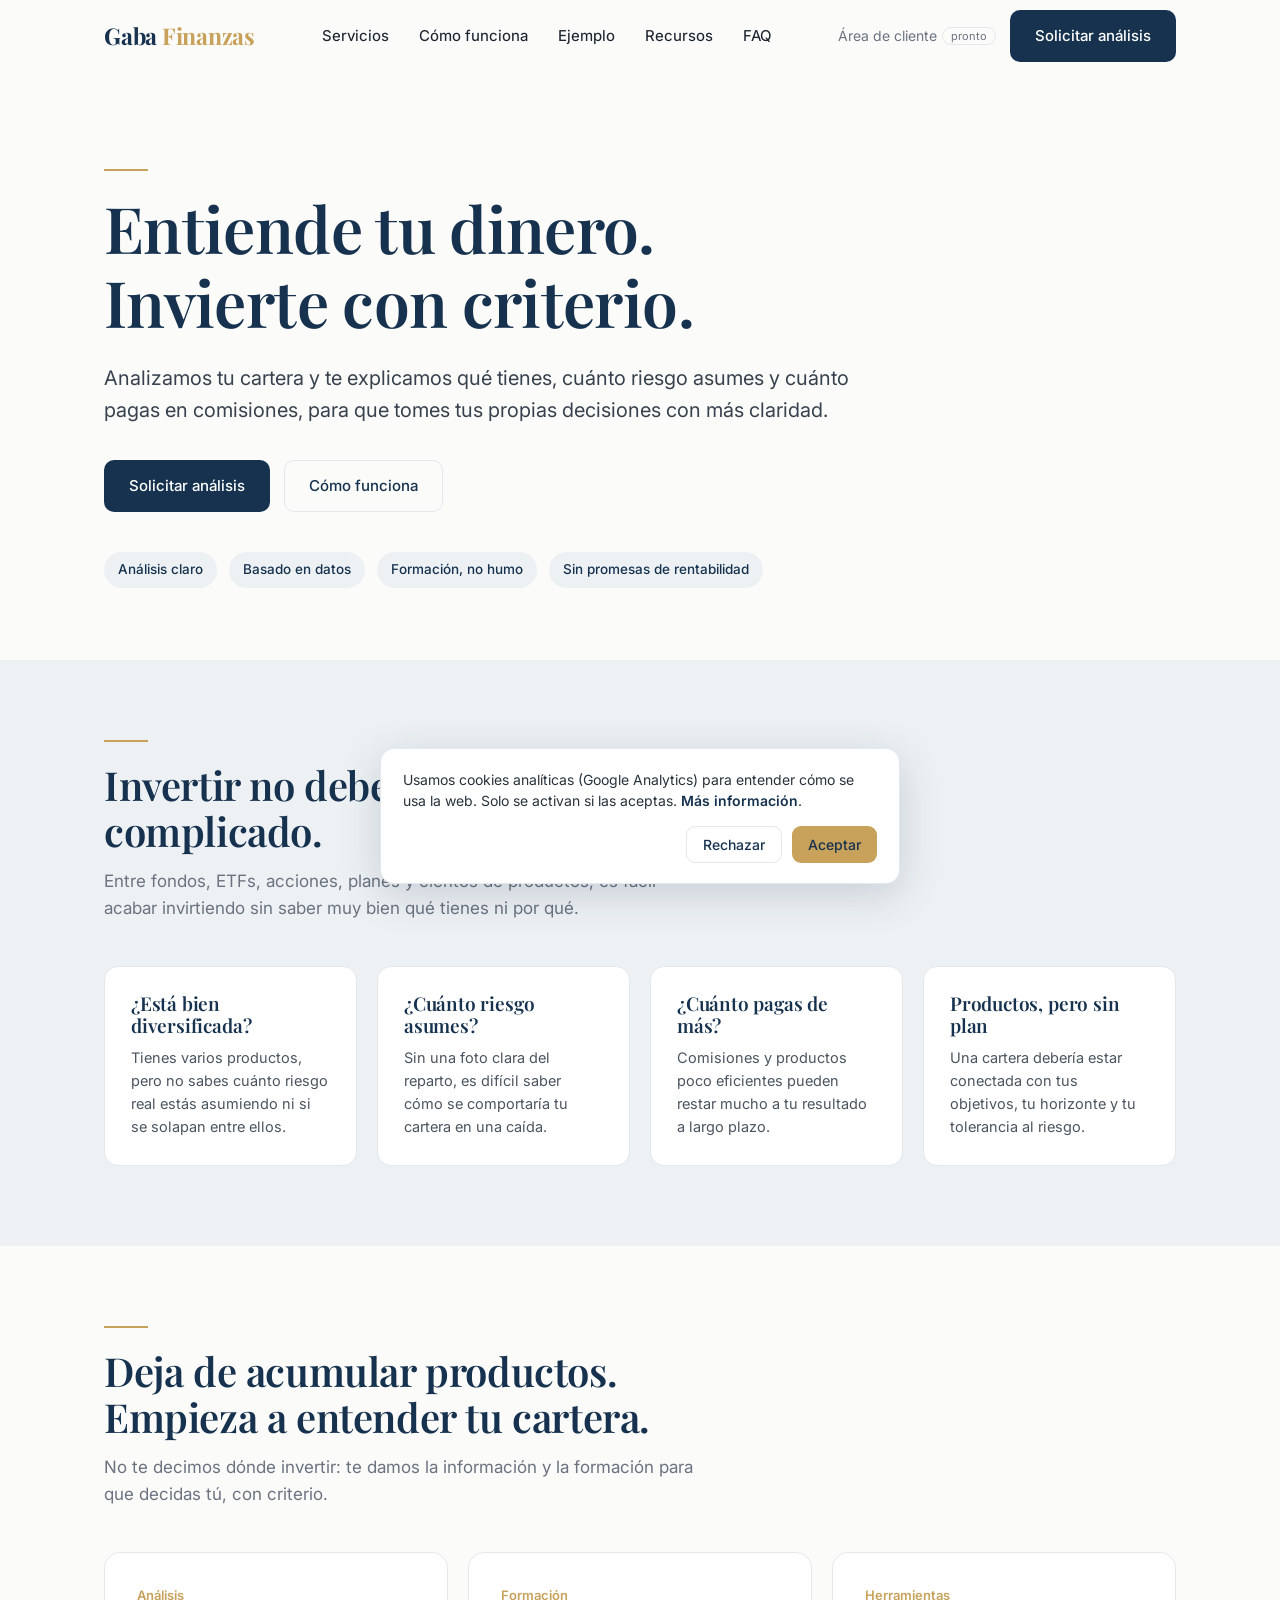
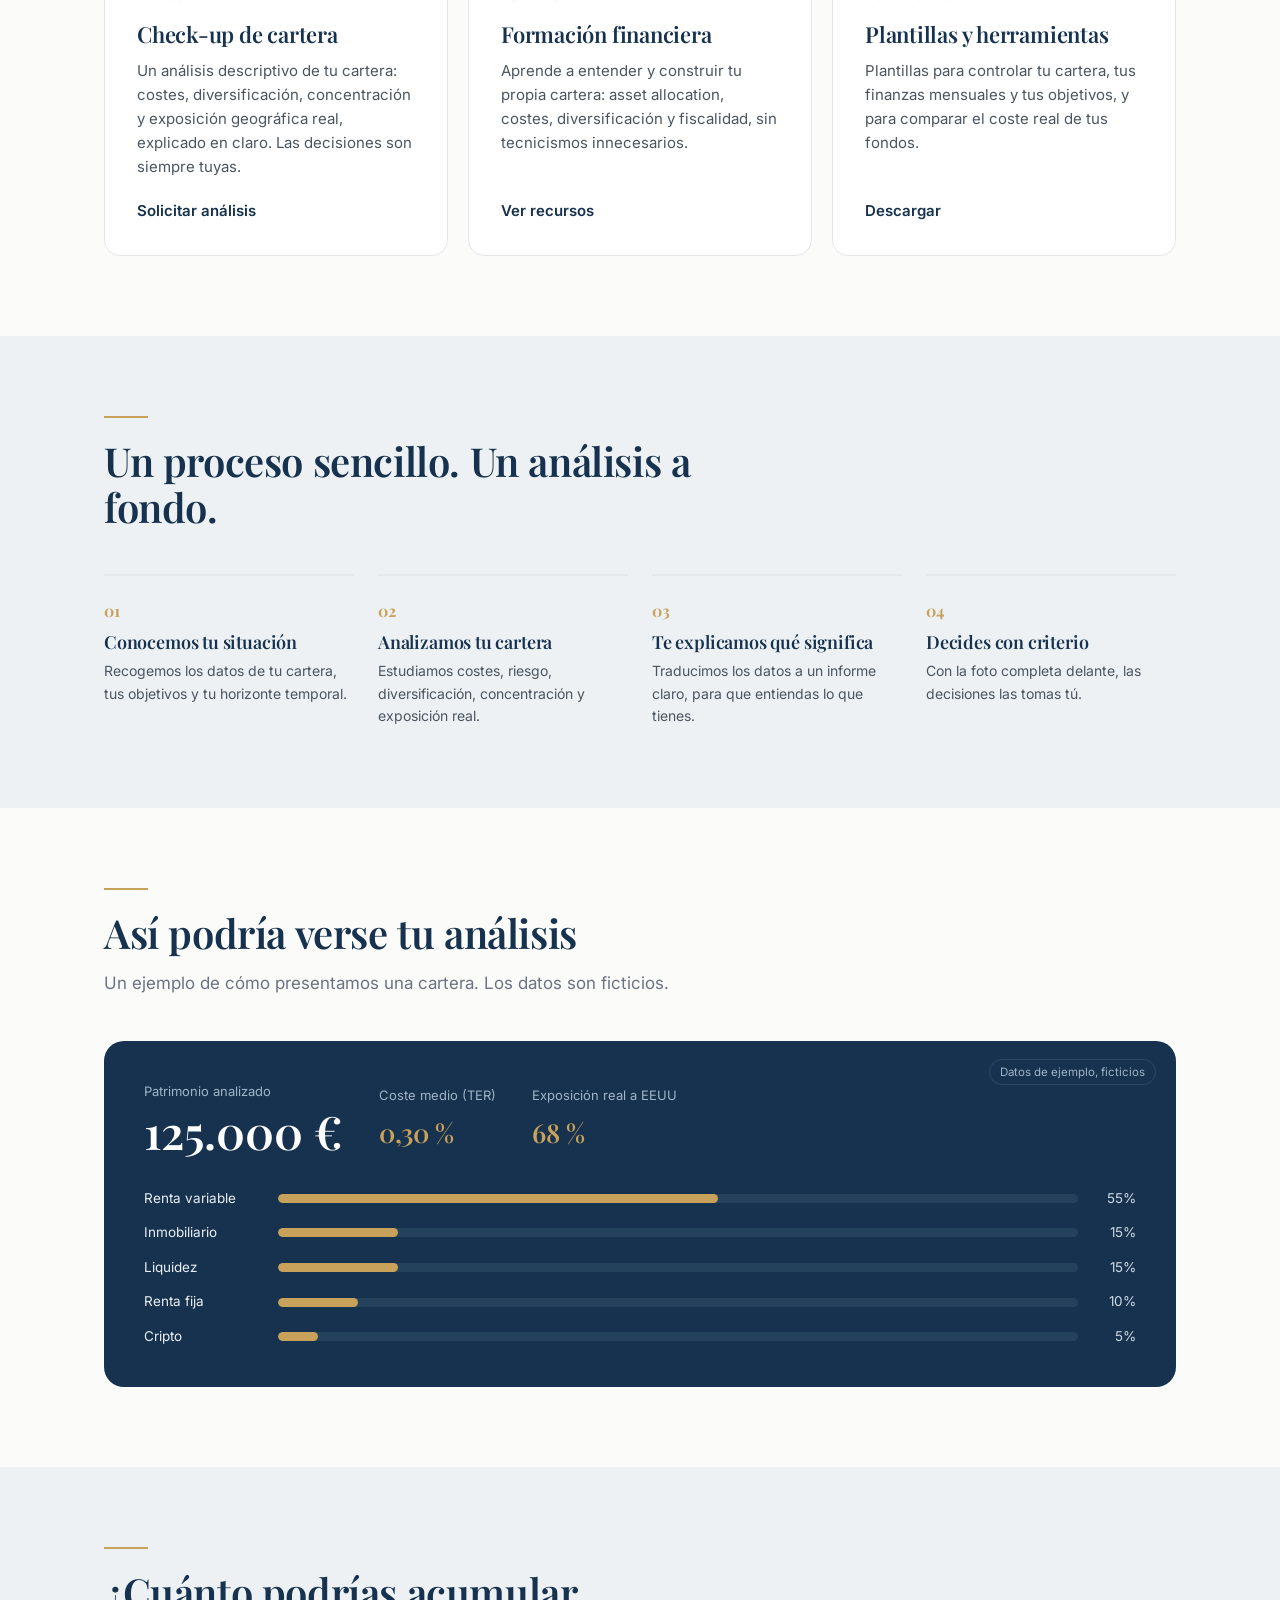
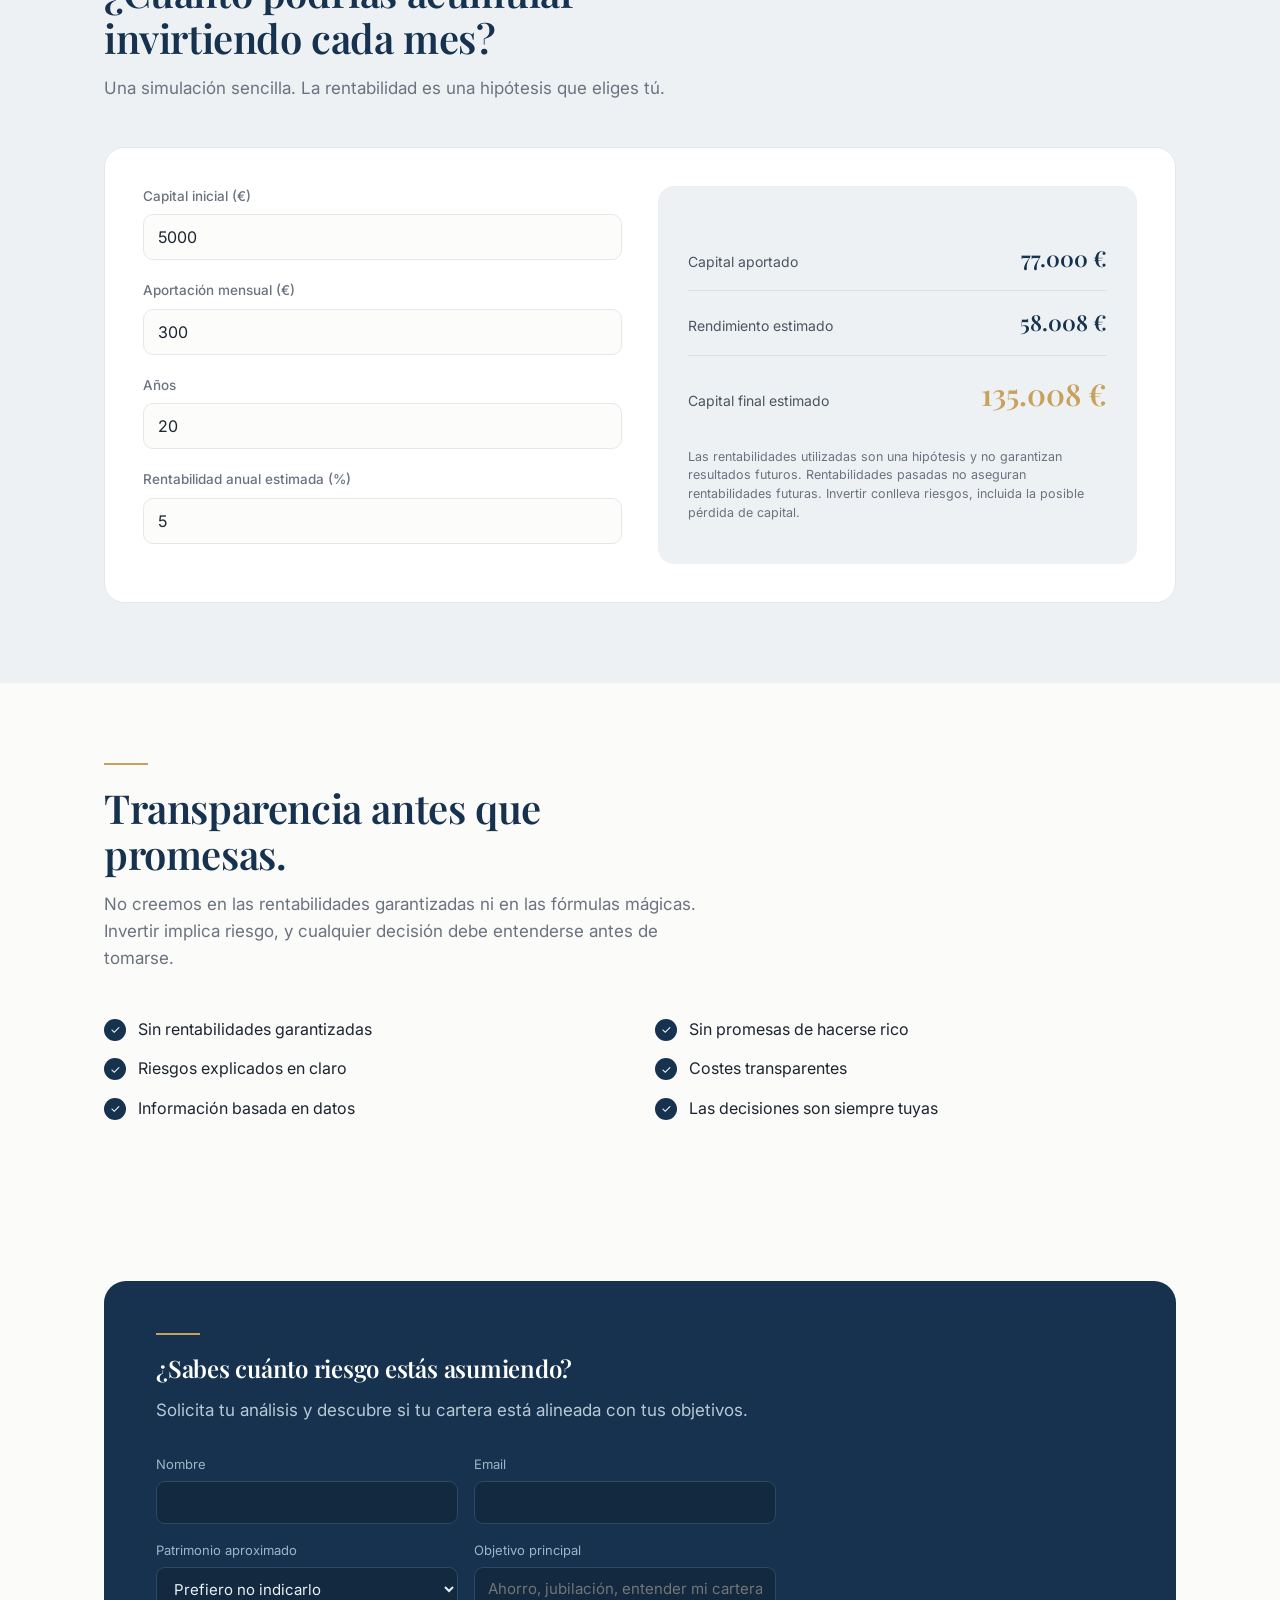
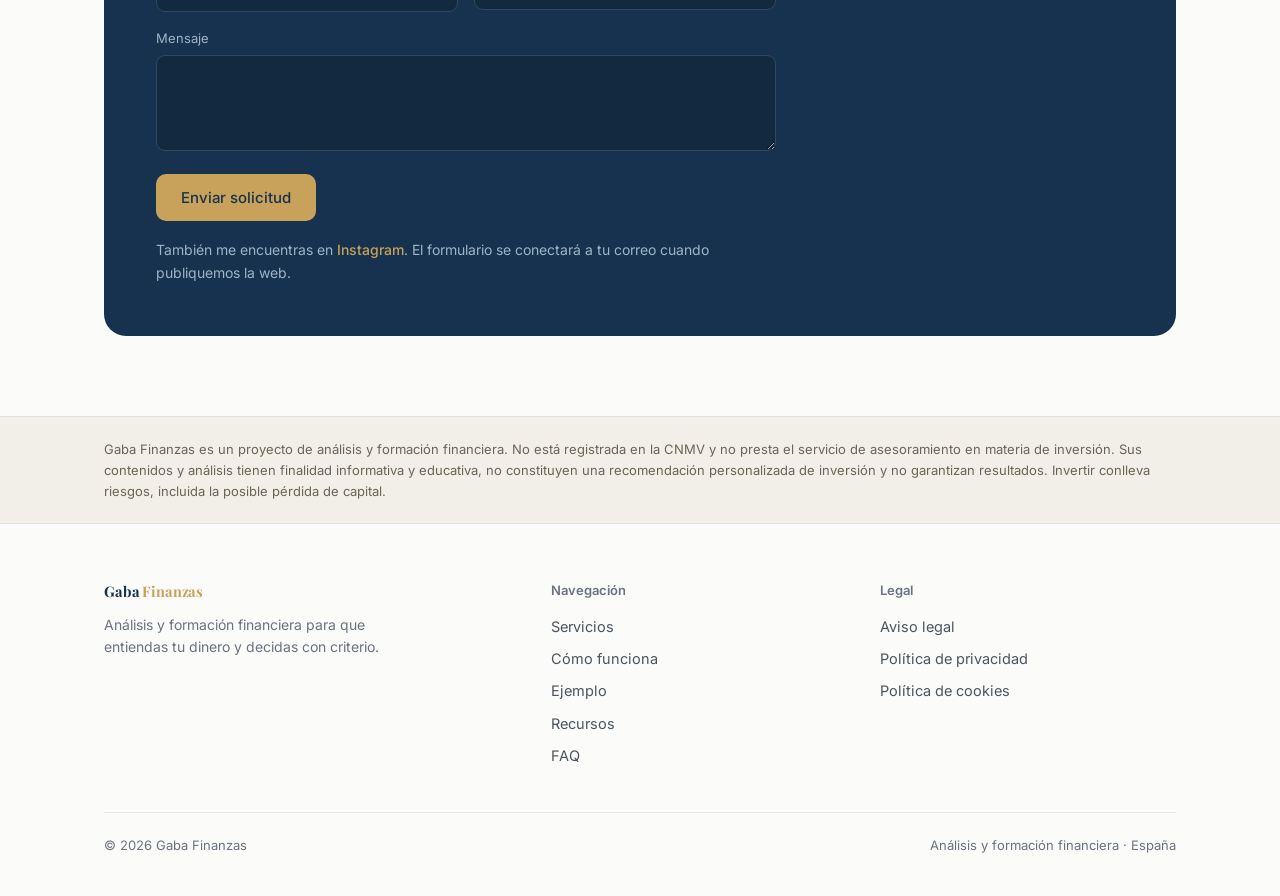
==== index.html @ 1c0364d4 "Add files via upload" ====
<!DOCTYPE html>
<html lang="es">
<head>
<meta charset="UTF-8">
<meta name="viewport" content="width=device-width, initial-scale=1.0">
<title>Gaba Finanzas | Análisis y planificación financiera</title>
<meta name="description" content="Analiza tus inversiones, entiende la estructura de tu cartera y toma decisiones con más criterio. Análisis claro y formación financiera basada en datos.">
<meta property="og:title" content="Gaba Finanzas | Análisis y planificación financiera">
<meta property="og:description" content="Entiende tu cartera: costes, diversificación, riesgo y exposición, explicado en claro. Formación financiera basada en datos.">
<meta property="og:type" content="website">
<link rel="preconnect" href="https://fonts.googleapis.com">
<link rel="preconnect" href="https://fonts.gstatic.com" crossorigin>
<link href="https://fonts.googleapis.com/css2?family=Playfair+Display:wght@500;600;700&family=Inter:wght@400;500;600&display=swap" rel="stylesheet">
<style>
  :root{
    --bg:#FBFBF9; --ink:#1C2530; --navy:#16324F; --navy-d:#0F2A45; --gold:#C8A15A;
    --muted:#6B7280; --tint:#EDF1F4; --line:#E4E8EB; --white:#fff;
    --serif:'Playfair Display',Georgia,serif; --sans:'Inter',system-ui,sans-serif;
    --wrap:1120px;
  }
  *{box-sizing:border-box;margin:0;padding:0}
  html{scroll-behavior:smooth}
  body{font-family:var(--sans);color:var(--ink);background:var(--bg);line-height:1.6;-webkit-font-smoothing:antialiased}
  .wrap{max-width:var(--wrap);margin:0 auto;padding:0 24px}
  h1,h2,h3{font-family:var(--serif);color:var(--navy);font-weight:600;line-height:1.15;letter-spacing:-.01em}
  a{color:inherit;text-decoration:none}
  p{max-width:64ch}
  .rule{width:44px;height:2px;background:var(--gold);margin-bottom:20px;border:0}
  .btn{display:inline-flex;align-items:center;justify-content:center;font-family:var(--sans);font-weight:500;
    font-size:15px;padding:13px 24px;border-radius:10px;border:1px solid transparent;cursor:pointer;transition:.18s ease}
  .btn-primary{background:var(--navy);color:var(--white)}
  .btn-primary:hover{background:var(--navy-d)}
  .btn-ghost{background:transparent;color:var(--navy);border-color:var(--line)}
  .btn-ghost:hover{border-color:var(--navy);background:var(--white)}
  :focus-visible{outline:2px solid var(--gold);outline-offset:2px}

  /* Header */
  header{position:sticky;top:0;z-index:50;background:rgba(251,251,249,.85);backdrop-filter:blur(10px);
    border-bottom:1px solid transparent;transition:border-color .2s,box-shadow .2s}
  header.scrolled{border-color:var(--line);box-shadow:0 1px 12px rgba(22,50,79,.05)}
  .nav{display:flex;align-items:center;justify-content:space-between;height:72px}
  .logo{font-family:var(--serif);font-size:23px;font-weight:700;letter-spacing:-.01em}
  .logo b{color:var(--navy);font-weight:700}
  .logo span{color:var(--gold);font-weight:700}
  .navlinks{display:flex;align-items:center;gap:30px}
  .navlinks a{font-size:15px;color:var(--ink);font-weight:450;transition:color .15s}
  .navlinks a:hover{color:var(--navy)}
  .pronto{font-size:11px;color:var(--muted);border:1px solid var(--line);border-radius:20px;padding:1px 8px;margin-left:5px;vertical-align:middle}
  .nav-cta{display:flex;align-items:center;gap:14px}
  .hamb{display:none;background:none;border:0;cursor:pointer;padding:8px}
  .hamb span{display:block;width:22px;height:2px;background:var(--navy);margin:4px 0;transition:.2s}
  .mobile{display:none}

  /* Hero */
  .hero{padding:96px 0 72px}
  .hero h1{font-size:clamp(38px,6vw,64px);max-width:16ch}
  .hero .lead{font-size:clamp(17px,2vw,20px);color:#37424E;max-width:58ch;margin:24px 0 34px}
  .hero-btns{display:flex;gap:14px;flex-wrap:wrap}
  .trust{display:flex;flex-wrap:wrap;gap:10px 12px;margin-top:40px}
  .trust li{list-style:none;font-size:13.5px;color:var(--navy);background:var(--tint);
    padding:7px 14px;border-radius:20px;font-weight:500}

  /* Sections */
  section{padding:80px 0}
  .sec-head{max-width:60ch;margin-bottom:44px}
  .sec-head h2{font-size:clamp(28px,4vw,40px)}
  .sec-head p{color:var(--muted);margin-top:14px;font-size:17px}
  .band{background:var(--tint)}

  /* Problem cards */
  .grid{display:grid;gap:20px}
  .cols-4{grid-template-columns:repeat(4,1fr)}
  .cols-3{grid-template-columns:repeat(3,1fr)}
  .card{background:var(--white);border:1px solid var(--line);border-radius:14px;padding:26px}
  .card h3{font-size:19px;margin-bottom:9px}
  .card p{font-size:14.5px;color:#4B5560}
  .card .k{font-family:var(--serif);color:var(--gold);font-size:15px;font-weight:600;display:block;margin-bottom:12px}

  /* Services */
  .svc{background:var(--white);border:1px solid var(--line);border-radius:16px;padding:32px;display:flex;flex-direction:column}
  .svc h3{font-size:22px;margin-bottom:12px}
  .svc p{font-size:15px;color:#4B5560;flex:1}
  .svc .tag{font-size:13px;color:var(--gold);font-weight:600;margin-bottom:16px;font-family:var(--sans)}
  .svc a{margin-top:20px;font-weight:600;color:var(--navy);font-size:15px}

  /* Steps */
  .steps{display:grid;grid-template-columns:repeat(4,1fr);gap:24px;counter-reset:s}
  .step{position:relative;padding-top:22px;border-top:2px solid var(--line)}
  .step .n{font-family:var(--serif);font-size:16px;color:var(--gold);font-weight:700}
  .step h3{font-size:18px;margin:8px 0 8px}
  .step p{font-size:14px;color:#4B5560}

  /* Example dashboard */
  .dash{background:var(--navy);color:#EAF0F5;border-radius:20px;padding:40px;position:relative;overflow:hidden}
  .dash .ficticio{position:absolute;top:18px;right:20px;font-size:11.5px;color:#9FB4C6;border:1px solid #2C4A63;padding:3px 10px;border-radius:20px}
  .dash-top{display:flex;flex-wrap:wrap;gap:36px;align-items:flex-end;margin-bottom:34px}
  .dash-big{font-family:var(--serif);font-size:46px;font-weight:600;color:#fff;line-height:1}
  .dash-label{font-size:13px;color:#9FB4C6;margin-bottom:6px}
  .dash-metric .v{font-family:var(--serif);font-size:26px;color:var(--gold);font-weight:600}
  .alloc{display:flex;flex-direction:column;gap:13px}
  .alloc-row{display:grid;grid-template-columns:120px 1fr 44px;align-items:center;gap:14px;font-size:13.5px}
  .bar{height:9px;background:#24425C;border-radius:6px;overflow:hidden}
  .bar i{display:block;height:100%;background:var(--gold);border-radius:6px;width:0;transition:width 1.1s cubic-bezier(.2,.7,.2,1)}
  .alloc-row .pct{text-align:right;color:#CFDCE6}

  /* Calculator */
  .calc{display:grid;grid-template-columns:1fr 1fr;gap:36px;background:var(--white);border:1px solid var(--line);border-radius:20px;padding:38px}
  .field{margin-bottom:20px}
  .field label{display:block;font-size:13.5px;color:var(--muted);margin-bottom:7px;font-weight:500}
  .field input{width:100%;font-family:var(--sans);font-size:16px;color:var(--ink);padding:12px 14px;
    border:1px solid var(--line);border-radius:10px;background:#FCFCFB}
  .field input:focus{border-color:var(--navy);outline:none}
  .calc-out{background:var(--tint);border-radius:16px;padding:30px;display:flex;flex-direction:column;justify-content:center}
  .out-row{display:flex;justify-content:space-between;align-items:baseline;padding:14px 0;border-bottom:1px solid #DAE1E6}
  .out-row:last-of-type{border:0}
  .out-row .lbl{font-size:14px;color:#4B5560}
  .out-row .val{font-family:var(--serif);font-size:22px;color:var(--navy);font-weight:600}
  .out-row.total .val{font-size:30px;color:var(--gold)}
  .warn{font-size:12.5px;color:var(--muted);margin-top:16px;line-height:1.5}

  /* Transparency */
  .trans-list{display:grid;grid-template-columns:repeat(2,1fr);gap:14px 30px;margin-top:8px}
  .trans-list li{list-style:none;display:flex;gap:12px;align-items:flex-start;font-size:16px;color:var(--ink)}
  .check{flex:none;width:22px;height:22px;border-radius:50%;background:var(--navy);color:#fff;display:flex;
    align-items:center;justify-content:center;font-size:12px;margin-top:2px}

  /* Contact */
  .contact{background:var(--navy);color:#EAF0F5;border-radius:22px;padding:52px}
  .contact h2{color:#fff}
  .contact .lead{color:#B9C8D4;margin:14px 0 30px;font-size:17px}
  .form{display:grid;grid-template-columns:1fr 1fr;gap:16px;max-width:620px}
  .form .full{grid-column:1/-1}
  .form label{display:block;font-size:13px;color:#9FB4C6;margin-bottom:6px}
  .form input,.form select,.form textarea{width:100%;font-family:var(--sans);font-size:15px;padding:11px 13px;
    border-radius:9px;border:1px solid #2C4A63;background:#12293F;color:#EAF0F5}
  .form textarea{min-height:96px;resize:vertical}
  .contact .aside{font-size:14px;color:#9FB4C6;margin-top:18px}
  .contact .aside a{color:var(--gold);font-weight:500}

  /* Disclaimer + footer */
  .disclaimer{background:#F2EFE8;border-top:1px solid #E7E1D4;border-bottom:1px solid #E7E1D4}
  .disclaimer p{max-width:none;font-size:13px;color:#6C6455;line-height:1.6}
  footer{padding:56px 0 40px}
  .foot{display:grid;grid-template-columns:1.4fr 1fr 1fr;gap:32px;margin-bottom:36px}
  .foot h4{font-size:13px;color:var(--muted);font-weight:600;margin-bottom:14px;font-family:var(--sans)}
  .foot a{display:block;font-size:14.5px;color:#4B5560;margin-bottom:9px}
  .foot a:hover{color:var(--navy)}
  .foot .brand p{font-size:14px;color:var(--muted);margin-top:10px;max-width:34ch}
  .foot-bottom{border-top:1px solid var(--line);padding-top:22px;font-size:13px;color:var(--muted);
    display:flex;justify-content:space-between;flex-wrap:wrap;gap:10px}

  .reveal{opacity:0;transform:translateY(14px);transition:opacity .7s ease,transform .7s ease}
  .reveal.in{opacity:1;transform:none}

  @media (max-width:900px){
    .cols-4{grid-template-columns:repeat(2,1fr)}
    .steps{grid-template-columns:repeat(2,1fr)}
    .calc{grid-template-columns:1fr}
    .foot{grid-template-columns:1fr 1fr}
  }
  @media (max-width:680px){
    .navlinks{display:none}
    .nav-cta .btn{display:none}
    .hamb{display:block}
    .cols-4,.cols-3,.steps,.trans-list,.form{grid-template-columns:1fr}
    .dash{padding:28px}
    .contact{padding:34px}
    .foot{grid-template-columns:1fr}
    section{padding:60px 0}
    .hero{padding:64px 0 52px}
    .mobile.open{display:block;border-top:1px solid var(--line);background:var(--bg)}
    .mobile a{display:block;padding:15px 24px;border-bottom:1px solid var(--line);font-size:16px}
  }
  @media (prefers-reduced-motion:reduce){
    *{transition:none!important;scroll-behavior:auto}
    .reveal{opacity:1;transform:none}
  }
</style>
</head>
<body>

<header id="hdr">
  <div class="wrap nav">
    <a class="logo" href="#inicio"><b>Gaba</b> <span>Finanzas</span></a>
    <nav class="navlinks">
      <a href="#servicios">Servicios</a>
      <a href="#como-funciona">Cómo funciona</a>
      <a href="#ejemplo">Ejemplo</a>
      <a href="recursos.html">Recursos</a>
      <a href="faq.html">FAQ</a>
    </nav>
    <div class="nav-cta">
      <span style="font-size:14px;color:var(--muted)">Área de cliente<span class="pronto">pronto</span></span>
      <a class="btn btn-primary" href="#contacto">Solicitar análisis</a>
    </div>
    <button class="hamb" id="hamb" aria-label="Abrir menú" aria-expanded="false">
      <span></span><span></span><span></span>
    </button>
  </div>
  <div class="mobile" id="mobile">
    <a href="#servicios">Servicios</a>
    <a href="#como-funciona">Cómo funciona</a>
    <a href="#ejemplo">Ejemplo</a>
    <a href="recursos.html">Recursos</a>
    <a href="faq.html">FAQ</a>
    <a href="#contacto" style="color:var(--navy);font-weight:600">Solicitar análisis</a>
  </div>
</header>

<main id="inicio">

  <!-- HERO -->
  <section class="hero">
    <div class="wrap">
      <hr class="rule">
      <h1>Entiende tu dinero. Invierte con criterio.</h1>
      <p class="lead">Analizamos tu cartera y te explicamos qué tienes, cuánto riesgo asumes y cuánto pagas en comisiones, para que tomes tus propias decisiones con más claridad.</p>
      <div class="hero-btns">
        <a class="btn btn-primary" href="#contacto">Solicitar análisis</a>
        <a class="btn btn-ghost" href="#como-funciona">Cómo funciona</a>
      </div>
      <ul class="trust">
        <li>Análisis claro</li>
        <li>Basado en datos</li>
        <li>Formación, no humo</li>
        <li>Sin promesas de rentabilidad</li>
      </ul>
    </div>
  </section>

  <!-- PROBLEMA -->
  <section class="band" id="problema">
    <div class="wrap">
      <div class="sec-head reveal">
        <hr class="rule">
        <h2>Invertir no debería ser tan complicado.</h2>
        <p>Entre fondos, ETFs, acciones, planes y cientos de productos, es fácil acabar invirtiendo sin saber muy bien qué tienes ni por qué.</p>
      </div>
      <div class="grid cols-4">
        <div class="card reveal"><h3>¿Está bien diversificada?</h3><p>Tienes varios productos, pero no sabes cuánto riesgo real estás asumiendo ni si se solapan entre ellos.</p></div>
        <div class="card reveal"><h3>¿Cuánto riesgo asumes?</h3><p>Sin una foto clara del reparto, es difícil saber cómo se comportaría tu cartera en una caída.</p></div>
        <div class="card reveal"><h3>¿Cuánto pagas de más?</h3><p>Comisiones y productos poco eficientes pueden restar mucho a tu resultado a largo plazo.</p></div>
        <div class="card reveal"><h3>Productos, pero sin plan</h3><p>Una cartera debería estar conectada con tus objetivos, tu horizonte y tu tolerancia al riesgo.</p></div>
      </div>
    </div>
  </section>

  <!-- SERVICIOS -->
  <section id="servicios">
    <div class="wrap">
      <div class="sec-head reveal">
        <hr class="rule">
        <h2>Deja de acumular productos. Empieza a entender tu cartera.</h2>
        <p>No te decimos dónde invertir: te damos la información y la formación para que decidas tú, con criterio.</p>
      </div>
      <div class="grid cols-3">
        <div class="svc reveal">
          <span class="tag">Análisis</span>
          <h3>Check-up de cartera</h3>
          <p>Un análisis descriptivo de tu cartera: costes, diversificación, concentración y exposición geográfica real, explicado en claro. Las decisiones son siempre tuyas.</p>
          <a href="#contacto">Solicitar análisis</a>
        </div>
        <div class="svc reveal">
          <span class="tag">Formación</span>
          <h3>Formación financiera</h3>
          <p>Aprende a entender y construir tu propia cartera: asset allocation, costes, diversificación y fiscalidad, sin tecnicismos innecesarios.</p>
          <a href="recursos.html">Ver recursos</a>
        </div>
        <div class="svc reveal">
          <span class="tag">Herramientas</span>
          <h3>Plantillas y herramientas</h3>
          <p>Plantillas para controlar tu cartera, tus finanzas mensuales y tus objetivos, y para comparar el coste real de tus fondos.</p>
          <a href="recursos.html">Descargar</a>
        </div>
      </div>
    </div>
  </section>

  <!-- COMO FUNCIONA -->
  <section class="band" id="como-funciona">
    <div class="wrap">
      <div class="sec-head reveal">
        <hr class="rule">
        <h2>Un proceso sencillo. Un análisis a fondo.</h2>
      </div>
      <div class="steps">
        <div class="step reveal"><div class="n">01</div><h3>Conocemos tu situación</h3><p>Recogemos los datos de tu cartera, tus objetivos y tu horizonte temporal.</p></div>
        <div class="step reveal"><div class="n">02</div><h3>Analizamos tu cartera</h3><p>Estudiamos costes, riesgo, diversificación, concentración y exposición real.</p></div>
        <div class="step reveal"><div class="n">03</div><h3>Te explicamos qué significa</h3><p>Traducimos los datos a un informe claro, para que entiendas lo que tienes.</p></div>
        <div class="step reveal"><div class="n">04</div><h3>Decides con criterio</h3><p>Con la foto completa delante, las decisiones las tomas tú.</p></div>
      </div>
    </div>
  </section>

  <!-- EJEMPLO -->
  <section id="ejemplo">
    <div class="wrap">
      <div class="sec-head reveal">
        <hr class="rule">
        <h2>Así podría verse tu análisis</h2>
        <p>Un ejemplo de cómo presentamos una cartera. Los datos son ficticios.</p>
      </div>
      <div class="dash reveal" id="dash">
        <span class="ficticio">Datos de ejemplo, ficticios</span>
        <div class="dash-top">
          <div>
            <div class="dash-label">Patrimonio analizado</div>
            <div class="dash-big">125.000&nbsp;€</div>
          </div>
          <div class="dash-metric">
            <div class="dash-label">Coste medio (TER)</div>
            <div class="v">0,30&nbsp;%</div>
          </div>
          <div class="dash-metric">
            <div class="dash-label">Exposición real a EEUU</div>
            <div class="v">68&nbsp;%</div>
          </div>
        </div>
        <div class="alloc" id="alloc">
          <div class="alloc-row"><span>Renta variable</span><div class="bar"><i data-w="55"></i></div><span class="pct">55%</span></div>
          <div class="alloc-row"><span>Inmobiliario</span><div class="bar"><i data-w="15"></i></div><span class="pct">15%</span></div>
          <div class="alloc-row"><span>Liquidez</span><div class="bar"><i data-w="15"></i></div><span class="pct">15%</span></div>
          <div class="alloc-row"><span>Renta fija</span><div class="bar"><i data-w="10"></i></div><span class="pct">10%</span></div>
          <div class="alloc-row"><span>Cripto</span><div class="bar"><i data-w="5"></i></div><span class="pct">5%</span></div>
        </div>
      </div>
    </div>
  </section>

  <!-- CALCULADORA -->
  <section class="band" id="calculadora">
    <div class="wrap">
      <div class="sec-head reveal">
        <hr class="rule">
        <h2>¿Cuánto podrías acumular invirtiendo cada mes?</h2>
        <p>Una simulación sencilla. La rentabilidad es una hipótesis que eliges tú.</p>
      </div>
      <div class="calc reveal">
        <div>
          <div class="field"><label for="ci">Capital inicial (€)</label><input id="ci" type="number" value="5000" min="0"></div>
          <div class="field"><label for="ap">Aportación mensual (€)</label><input id="ap" type="number" value="300" min="0"></div>
          <div class="field"><label for="an">Años</label><input id="an" type="number" value="20" min="1" max="60"></div>
          <div class="field"><label for="re">Rentabilidad anual estimada (%)</label><input id="re" type="number" value="5" step="0.1"></div>
        </div>
        <div class="calc-out">
          <div class="out-row"><span class="lbl">Capital aportado</span><span class="val" id="o-ap">—</span></div>
          <div class="out-row"><span class="lbl">Rendimiento estimado</span><span class="val" id="o-re">—</span></div>
          <div class="out-row total"><span class="lbl">Capital final estimado</span><span class="val" id="o-to">—</span></div>
          <p class="warn">Las rentabilidades utilizadas son una hipótesis y no garantizan resultados futuros. Rentabilidades pasadas no aseguran rentabilidades futuras. Invertir conlleva riesgos, incluida la posible pérdida de capital.</p>
        </div>
      </div>
    </div>
  </section>

  <!-- TRANSPARENCIA -->
  <section id="transparencia">
    <div class="wrap">
      <div class="sec-head reveal">
        <hr class="rule">
        <h2>Transparencia antes que promesas.</h2>
        <p>No creemos en las rentabilidades garantizadas ni en las fórmulas mágicas. Invertir implica riesgo, y cualquier decisión debe entenderse antes de tomarse.</p>
      </div>
      <ul class="trans-list reveal">
        <li><span class="check">✓</span> Sin rentabilidades garantizadas</li>
        <li><span class="check">✓</span> Sin promesas de hacerse rico</li>
        <li><span class="check">✓</span> Riesgos explicados en claro</li>
        <li><span class="check">✓</span> Costes transparentes</li>
        <li><span class="check">✓</span> Información basada en datos</li>
        <li><span class="check">✓</span> Las decisiones son siempre tuyas</li>
      </ul>
    </div>
  </section>

  <!-- CONTACTO -->
  <section id="contacto">
    <div class="wrap">
      <div class="contact reveal">
        <hr class="rule">
        <h2>¿Sabes cuánto riesgo estás asumiendo?</h2>
        <p class="lead">Solicita tu análisis y descubre si tu cartera está alineada con tus objetivos.</p>
        <form class="form" onsubmit="return handleForm(event)">
          <div><label for="f-nom">Nombre</label><input id="f-nom" required></div>
          <div><label for="f-mail">Email</label><input id="f-mail" type="email" required></div>
          <div><label for="f-pat">Patrimonio aproximado</label>
            <select id="f-pat">
              <option>Prefiero no indicarlo</option>
              <option>Menos de 25.000 €</option>
              <option>25.000 – 100.000 €</option>
              <option>100.000 – 300.000 €</option>
              <option>Más de 300.000 €</option>
            </select>
          </div>
          <div><label for="f-obj">Objetivo principal</label><input id="f-obj" placeholder="Ahorro, jubilación, entender mi cartera…"></div>
          <div class="full"><label for="f-msg">Mensaje</label><textarea id="f-msg"></textarea></div>
          <div class="full"><button class="btn btn-primary" type="submit" style="background:var(--gold);color:var(--navy);width:auto">Enviar solicitud</button></div>
        </form>
        <p class="aside">También me encuentras en <a href="#" id="ig">Instagram</a>. El formulario se conectará a tu correo cuando publiquemos la web.</p>
      </div>
    </div>
  </section>

</main>

<div class="disclaimer">
  <div class="wrap" style="padding-top:22px;padding-bottom:22px">
    <p>Gaba Finanzas es un proyecto de análisis y formación financiera. No está registrada en la CNMV y no presta el servicio de asesoramiento en materia de inversión. Sus contenidos y análisis tienen finalidad informativa y educativa, no constituyen una recomendación personalizada de inversión y no garantizan resultados. Invertir conlleva riesgos, incluida la posible pérdida de capital.</p>
  </div>
</div>

<footer>
  <div class="wrap">
    <div class="foot">
      <div class="brand">
        <a class="logo" href="#inicio"><b>Gaba</b> <span>Finanzas</span></a>
        <p>Análisis y formación financiera para que entiendas tu dinero y decidas con criterio.</p>
      </div>
      <div>
        <h4>Navegación</h4>
        <a href="#servicios">Servicios</a>
        <a href="#como-funciona">Cómo funciona</a>
        <a href="#ejemplo">Ejemplo</a>
        <a href="recursos.html">Recursos</a>
        <a href="faq.html">FAQ</a>
      </div>
      <div>
        <h4>Legal</h4>
        <a href="aviso-legal.html">Aviso legal</a>
        <a href="privacidad.html">Política de privacidad</a>
        <a href="cookies.html">Política de cookies</a>
      </div>
    </div>
    <div class="foot-bottom">
      <span>© 2026 Gaba Finanzas</span>
      <span>Análisis y formación financiera · España</span>
    </div>
  </div>
</footer>

<script>
  // Header shadow on scroll
  const hdr=document.getElementById('hdr');
  addEventListener('scroll',()=>hdr.classList.toggle('scrolled',scrollY>8));

  // Mobile menu
  const hamb=document.getElementById('hamb'), mob=document.getElementById('mobile');
  hamb.addEventListener('click',()=>{
    const open=mob.classList.toggle('open');
    hamb.setAttribute('aria-expanded',open);
  });
  mob.querySelectorAll('a').forEach(a=>a.addEventListener('click',()=>mob.classList.remove('open')));

  // Calculator
  const $=id=>document.getElementById(id);
  const fmt=n=>n.toLocaleString('es-ES',{maximumFractionDigits:0})+' €';
  function calc(){
    const ci=+$('ci').value||0, ap=+$('ap').value||0, an=+$('an').value||0, re=(+$('re').value||0)/100;
    const n=an*12, r=Math.pow(1+re,1/12)-1;
    const fv = r===0 ? ci+ap*n : ci*Math.pow(1+r,n)+ap*((Math.pow(1+r,n)-1)/r);
    const aportado=ci+ap*n;
    $('o-ap').textContent=fmt(aportado);
    $('o-re').textContent=fmt(Math.max(0,fv-aportado));
    $('o-to').textContent=fmt(fv);
  }
  ['ci','ap','an','re'].forEach(id=>$(id).addEventListener('input',calc));
  calc();

  function handleForm(e){
    e.preventDefault();
    alert('Gracias. Cuando la web esté publicada, esta solicitud llegará a tu correo. De momento es una demostración.');
    return false;
  }

  // Reveal + animate bars (respetando reduced-motion)
  const reduce=matchMedia('(prefers-reduced-motion:reduce)').matches;
  const io=new IntersectionObserver((entries)=>{
    entries.forEach(en=>{
      if(en.isIntersecting){
        en.target.classList.add('in');
        if(en.target.id==='dash'&&!reduce){
          en.target.querySelectorAll('.bar i').forEach(b=>b.style.width=b.dataset.w+'%');
        }
        io.unobserve(en.target);
      }
    });
  },{threshold:.15});
  document.querySelectorAll('.reveal').forEach(el=>io.observe(el));
  if(reduce){document.querySelectorAll('.bar i').forEach(b=>b.style.width=b.dataset.w+'%');}
</script>
<div id="gf-ck" role="dialog" aria-label="Aviso de cookies" style="display:none;position:fixed;left:16px;right:16px;bottom:16px;z-index:9999;max-width:520px;margin:0 auto;background:#fff;border:1px solid #E4E8EB;border-radius:14px;box-shadow:0 10px 40px rgba(22,50,79,.18);padding:20px 22px;font-family:'Inter',system-ui,sans-serif">
<p style="margin:0 0 14px;font-size:14px;color:#28323C;line-height:1.55">Usamos cookies anal&iacute;ticas (Google Analytics) para entender c&oacute;mo se usa la web. Solo se activan si las aceptas. <a href="cookies.html" style="color:#16324F;font-weight:600">M&aacute;s informaci&oacute;n</a>.</p>
<div style="display:flex;gap:10px;justify-content:flex-end">
<button id="gf-rej" style="cursor:pointer;font:500 14px Inter,sans-serif;padding:9px 16px;border-radius:9px;border:1px solid #E4E8EB;background:#fff;color:#16324F">Rechazar</button>
<button id="gf-acc" style="cursor:pointer;font:500 14px Inter,sans-serif;padding:9px 16px;border-radius:9px;border:0;background:#C8A15A;color:#16324F">Aceptar</button>
</div></div>
<script>
(function(){var GA_ID="G-XXXXXXXXXX";/* <-- Sustituye por tu ID de Google Analytics */
function gv(k){try{return localStorage.getItem(k)}catch(e){return null}}
function sv(k,v){try{localStorage.setItem(k,v)}catch(e){}}
function loadGA(){if(!GA_ID||GA_ID.indexOf("XXXX")!==-1)return;var s=document.createElement("script");s.async=1;s.src="https://www.googletagmanager.com/gtag/js?id="+GA_ID;document.head.appendChild(s);window.dataLayer=window.dataLayer||[];window.gtag=function(){dataLayer.push(arguments)};gtag("js",new Date());gtag("config",GA_ID);}
var el=document.getElementById("gf-ck"),c=gv("gf-consent");
if(c==="accepted"){loadGA();}else if(c!=="rejected"&&el){el.style.display="block";}
var a=document.getElementById("gf-acc"),r=document.getElementById("gf-rej");
if(a)a.onclick=function(){sv("gf-consent","accepted");if(el)el.style.display="none";loadGA();};
if(r)r.onclick=function(){sv("gf-consent","rejected");if(el)el.style.display="none";};})();
</script>
</body>
</html>
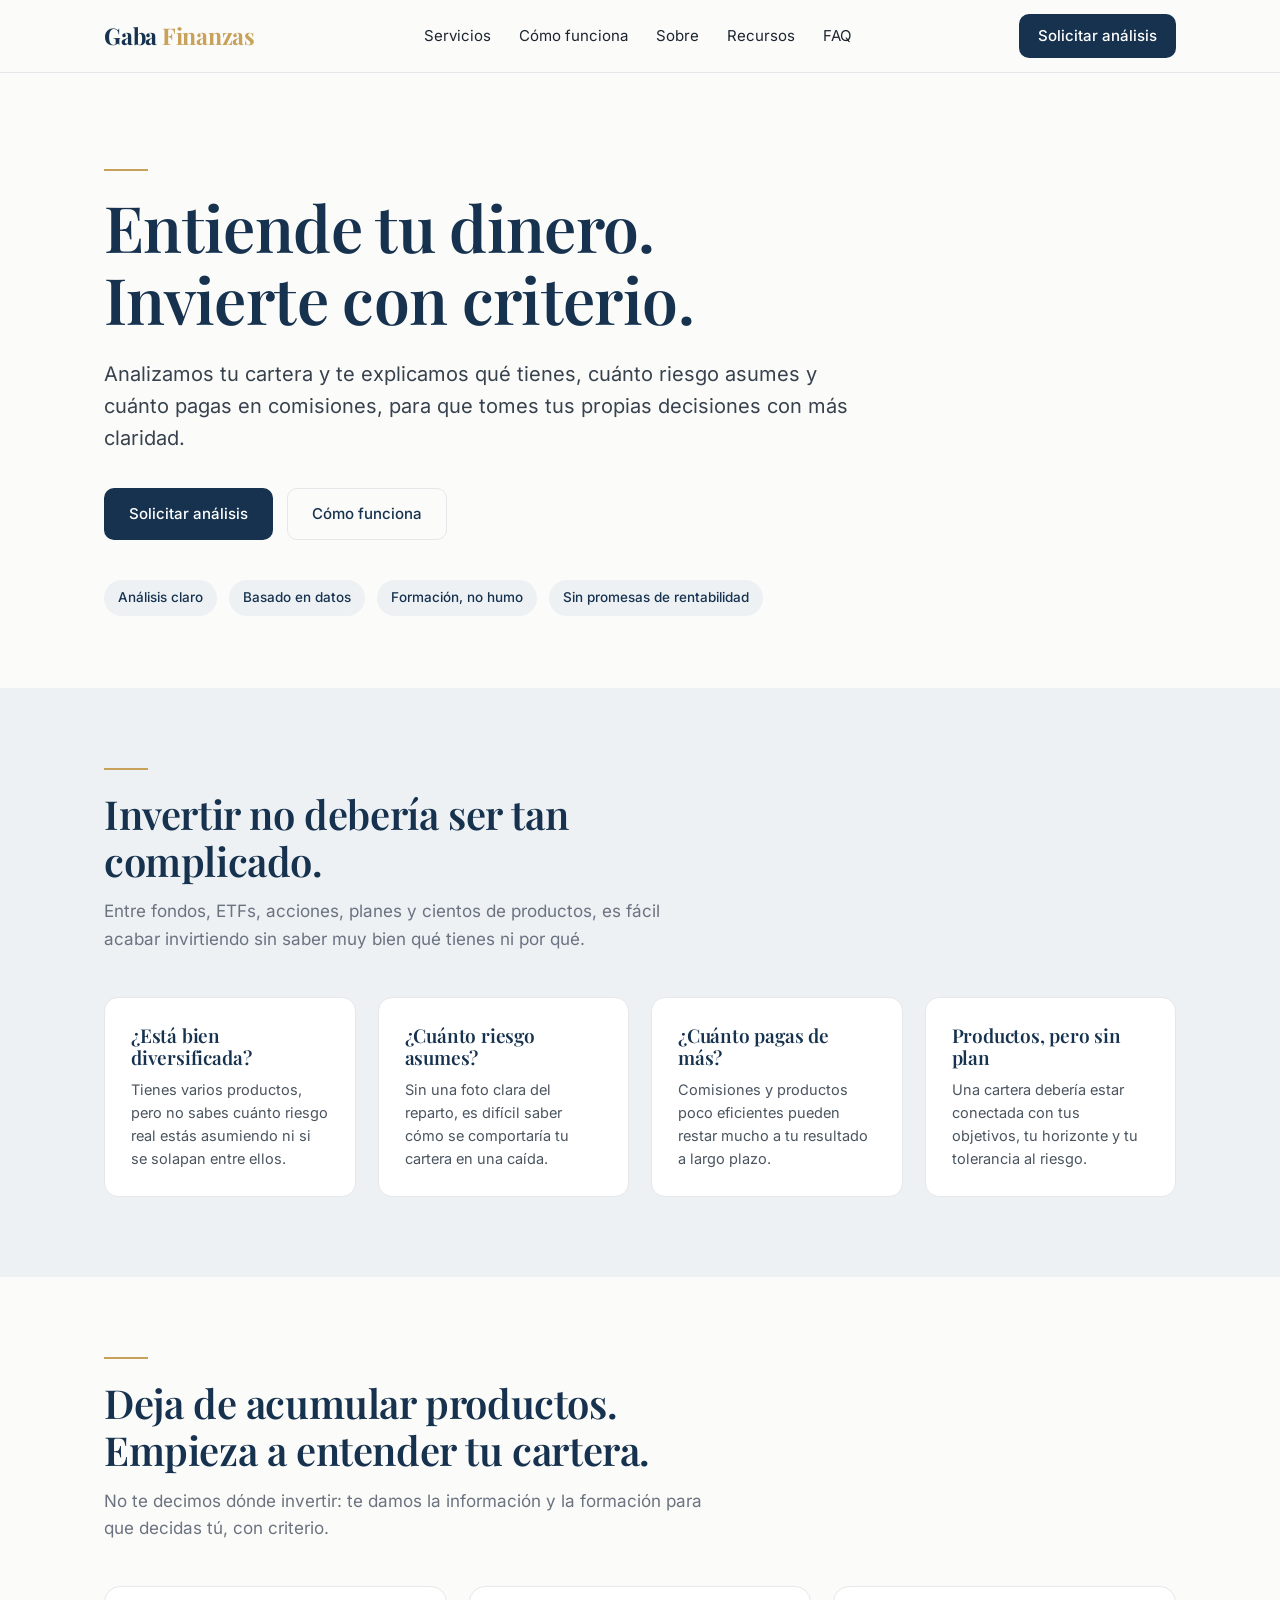
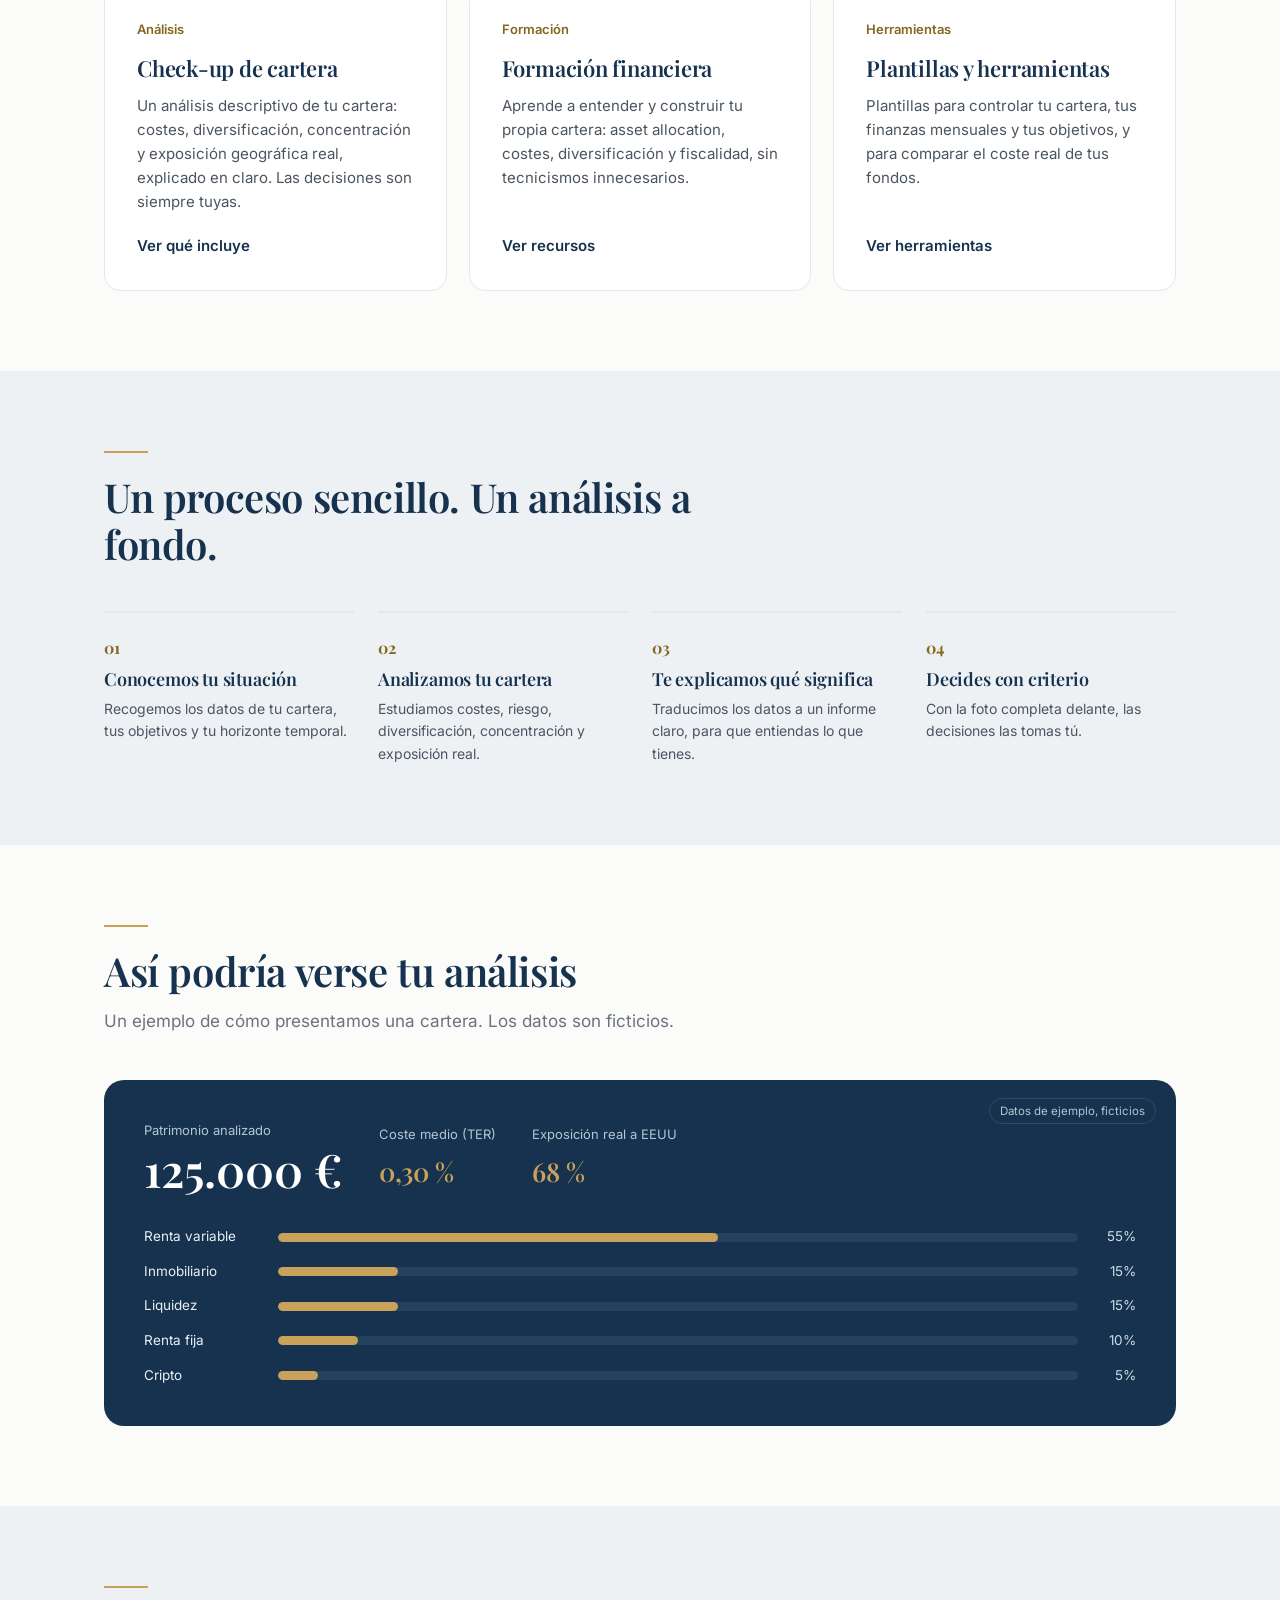
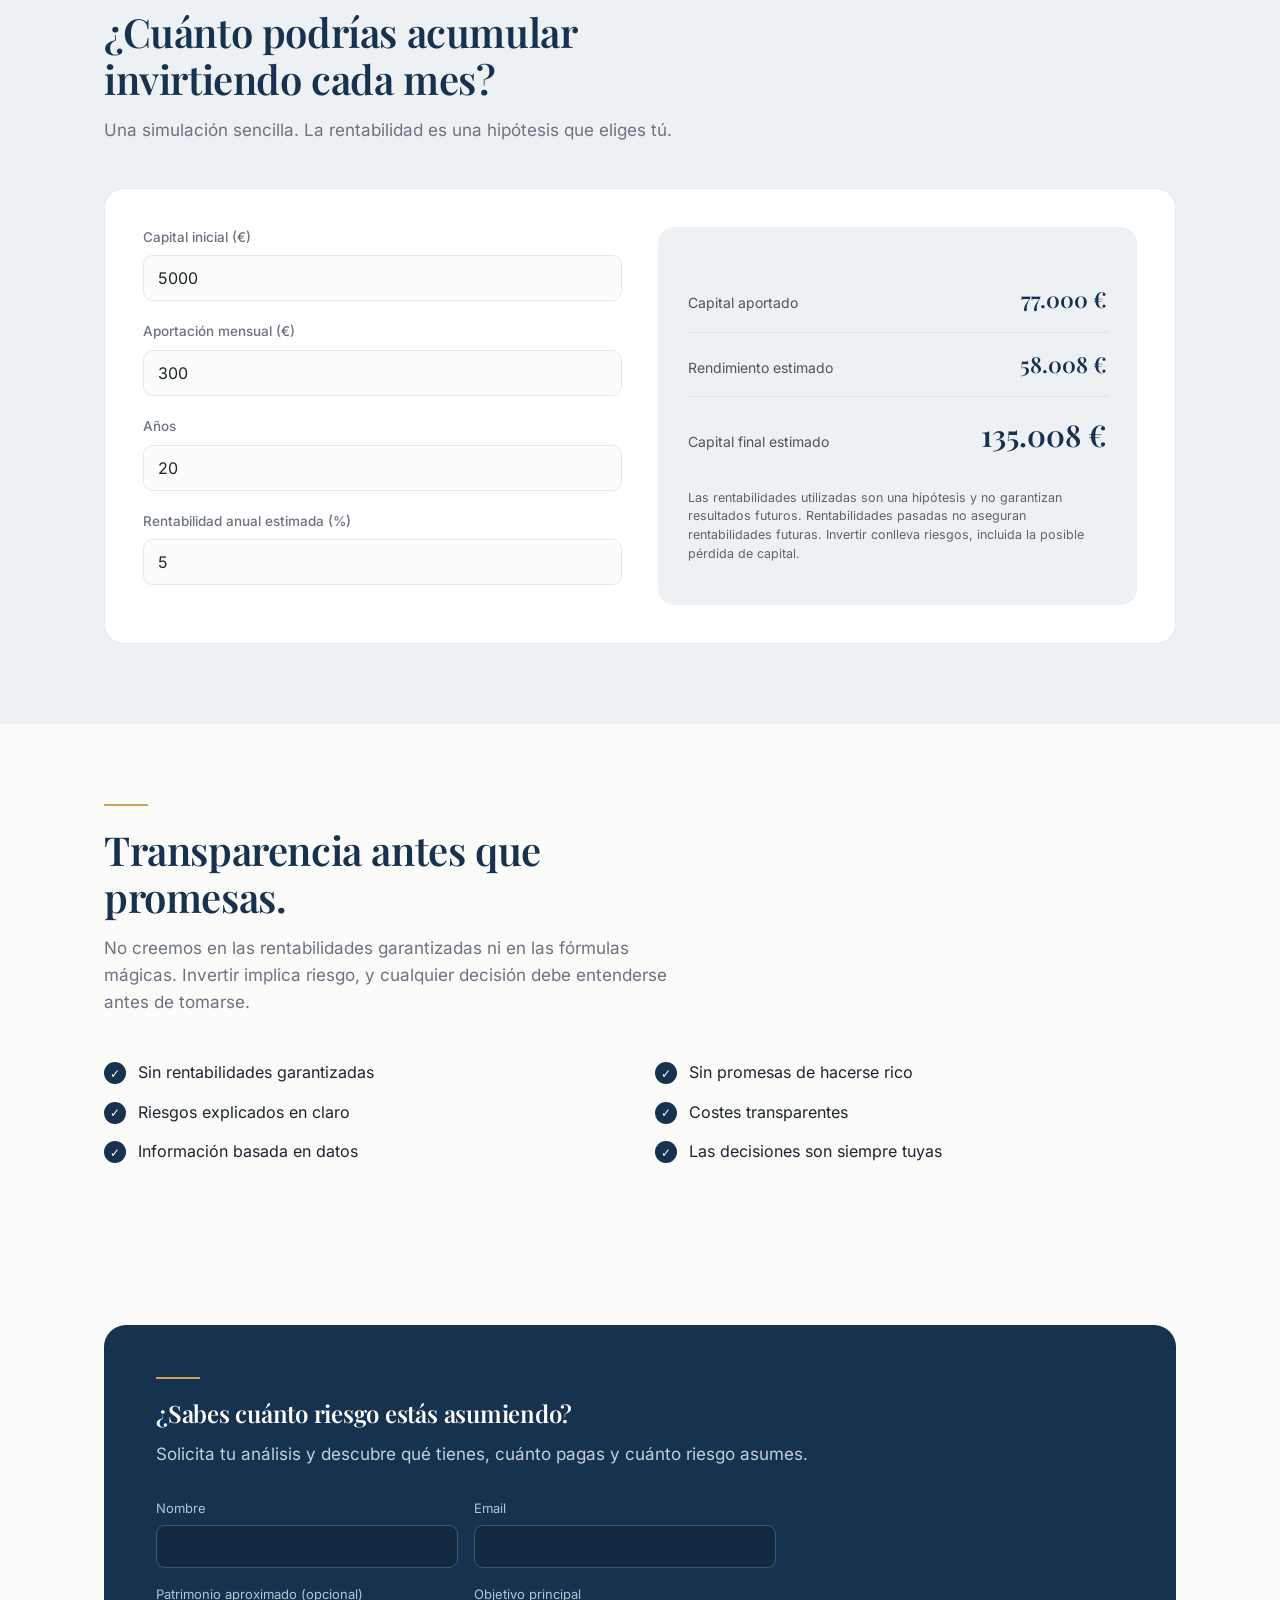
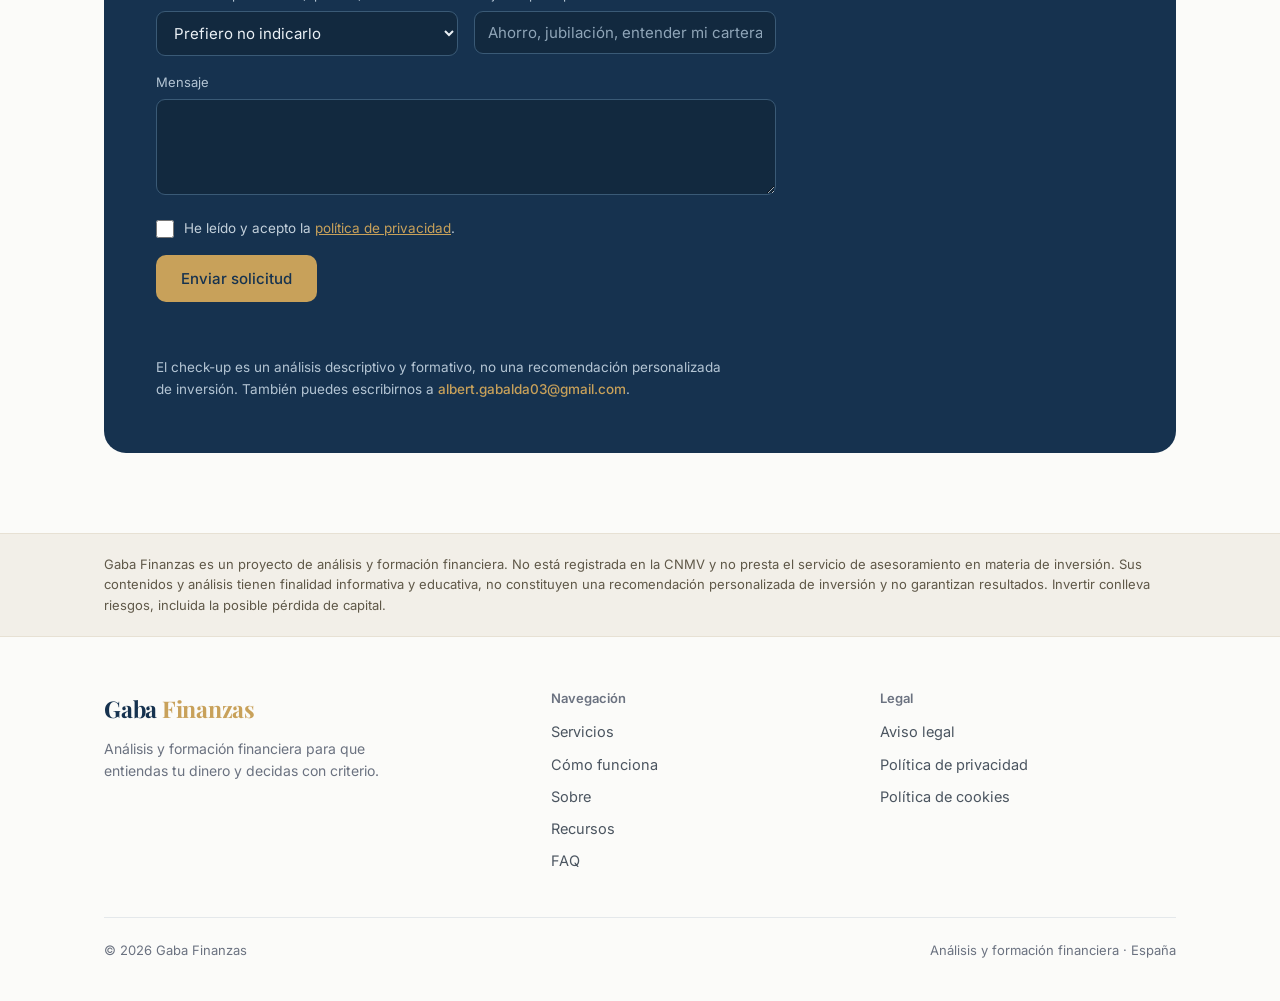
==== commit 3c17b388: "Web millorada" ====
--- a/index.html
+++ b/index.html
@@ -3,214 +3,59 @@
 <head>
 <meta charset="UTF-8">
 <meta name="viewport" content="width=device-width, initial-scale=1.0">
-<title>Gaba Finanzas | Análisis y planificación financiera</title>
+<title>Gaba Finanzas | Análisis y formación financiera</title>
 <meta name="description" content="Analiza tus inversiones, entiende la estructura de tu cartera y toma decisiones con más criterio. Análisis claro y formación financiera basada en datos.">
-<meta property="og:title" content="Gaba Finanzas | Análisis y planificación financiera">
+<link rel="canonical" href="https://www.gabafinanzas.com/">
+<meta property="og:type" content="website">
+<meta property="og:site_name" content="Gaba Finanzas">
+<meta property="og:locale" content="es_ES">
+<meta property="og:url" content="https://www.gabafinanzas.com/">
+<meta property="og:title" content="Gaba Finanzas | Análisis y formación financiera">
 <meta property="og:description" content="Entiende tu cartera: costes, diversificación, riesgo y exposición, explicado en claro. Formación financiera basada en datos.">
-<meta property="og:type" content="website">
-<link rel="preconnect" href="https://fonts.googleapis.com">
-<link rel="preconnect" href="https://fonts.gstatic.com" crossorigin>
-<link href="https://fonts.googleapis.com/css2?family=Playfair+Display:wght@500;600;700&family=Inter:wght@400;500;600&display=swap" rel="stylesheet">
-<style>
-  :root{
-    --bg:#FBFBF9; --ink:#1C2530; --navy:#16324F; --navy-d:#0F2A45; --gold:#C8A15A;
-    --muted:#6B7280; --tint:#EDF1F4; --line:#E4E8EB; --white:#fff;
-    --serif:'Playfair Display',Georgia,serif; --sans:'Inter',system-ui,sans-serif;
-    --wrap:1120px;
-  }
-  *{box-sizing:border-box;margin:0;padding:0}
-  html{scroll-behavior:smooth}
-  body{font-family:var(--sans);color:var(--ink);background:var(--bg);line-height:1.6;-webkit-font-smoothing:antialiased}
-  .wrap{max-width:var(--wrap);margin:0 auto;padding:0 24px}
-  h1,h2,h3{font-family:var(--serif);color:var(--navy);font-weight:600;line-height:1.15;letter-spacing:-.01em}
-  a{color:inherit;text-decoration:none}
-  p{max-width:64ch}
-  .rule{width:44px;height:2px;background:var(--gold);margin-bottom:20px;border:0}
-  .btn{display:inline-flex;align-items:center;justify-content:center;font-family:var(--sans);font-weight:500;
-    font-size:15px;padding:13px 24px;border-radius:10px;border:1px solid transparent;cursor:pointer;transition:.18s ease}
-  .btn-primary{background:var(--navy);color:var(--white)}
-  .btn-primary:hover{background:var(--navy-d)}
-  .btn-ghost{background:transparent;color:var(--navy);border-color:var(--line)}
-  .btn-ghost:hover{border-color:var(--navy);background:var(--white)}
-  :focus-visible{outline:2px solid var(--gold);outline-offset:2px}
-
-  /* Header */
-  header{position:sticky;top:0;z-index:50;background:rgba(251,251,249,.85);backdrop-filter:blur(10px);
-    border-bottom:1px solid transparent;transition:border-color .2s,box-shadow .2s}
-  header.scrolled{border-color:var(--line);box-shadow:0 1px 12px rgba(22,50,79,.05)}
-  .nav{display:flex;align-items:center;justify-content:space-between;height:72px}
-  .logo{font-family:var(--serif);font-size:23px;font-weight:700;letter-spacing:-.01em}
-  .logo b{color:var(--navy);font-weight:700}
-  .logo span{color:var(--gold);font-weight:700}
-  .navlinks{display:flex;align-items:center;gap:30px}
-  .navlinks a{font-size:15px;color:var(--ink);font-weight:450;transition:color .15s}
-  .navlinks a:hover{color:var(--navy)}
-  .pronto{font-size:11px;color:var(--muted);border:1px solid var(--line);border-radius:20px;padding:1px 8px;margin-left:5px;vertical-align:middle}
-  .nav-cta{display:flex;align-items:center;gap:14px}
-  .hamb{display:none;background:none;border:0;cursor:pointer;padding:8px}
-  .hamb span{display:block;width:22px;height:2px;background:var(--navy);margin:4px 0;transition:.2s}
-  .mobile{display:none}
-
-  /* Hero */
-  .hero{padding:96px 0 72px}
-  .hero h1{font-size:clamp(38px,6vw,64px);max-width:16ch}
-  .hero .lead{font-size:clamp(17px,2vw,20px);color:#37424E;max-width:58ch;margin:24px 0 34px}
-  .hero-btns{display:flex;gap:14px;flex-wrap:wrap}
-  .trust{display:flex;flex-wrap:wrap;gap:10px 12px;margin-top:40px}
-  .trust li{list-style:none;font-size:13.5px;color:var(--navy);background:var(--tint);
-    padding:7px 14px;border-radius:20px;font-weight:500}
-
-  /* Sections */
-  section{padding:80px 0}
-  .sec-head{max-width:60ch;margin-bottom:44px}
-  .sec-head h2{font-size:clamp(28px,4vw,40px)}
-  .sec-head p{color:var(--muted);margin-top:14px;font-size:17px}
-  .band{background:var(--tint)}
-
-  /* Problem cards */
-  .grid{display:grid;gap:20px}
-  .cols-4{grid-template-columns:repeat(4,1fr)}
-  .cols-3{grid-template-columns:repeat(3,1fr)}
-  .card{background:var(--white);border:1px solid var(--line);border-radius:14px;padding:26px}
-  .card h3{font-size:19px;margin-bottom:9px}
-  .card p{font-size:14.5px;color:#4B5560}
-  .card .k{font-family:var(--serif);color:var(--gold);font-size:15px;font-weight:600;display:block;margin-bottom:12px}
-
-  /* Services */
-  .svc{background:var(--white);border:1px solid var(--line);border-radius:16px;padding:32px;display:flex;flex-direction:column}
-  .svc h3{font-size:22px;margin-bottom:12px}
-  .svc p{font-size:15px;color:#4B5560;flex:1}
-  .svc .tag{font-size:13px;color:var(--gold);font-weight:600;margin-bottom:16px;font-family:var(--sans)}
-  .svc a{margin-top:20px;font-weight:600;color:var(--navy);font-size:15px}
-
-  /* Steps */
-  .steps{display:grid;grid-template-columns:repeat(4,1fr);gap:24px;counter-reset:s}
-  .step{position:relative;padding-top:22px;border-top:2px solid var(--line)}
-  .step .n{font-family:var(--serif);font-size:16px;color:var(--gold);font-weight:700}
-  .step h3{font-size:18px;margin:8px 0 8px}
-  .step p{font-size:14px;color:#4B5560}
-
-  /* Example dashboard */
-  .dash{background:var(--navy);color:#EAF0F5;border-radius:20px;padding:40px;position:relative;overflow:hidden}
-  .dash .ficticio{position:absolute;top:18px;right:20px;font-size:11.5px;color:#9FB4C6;border:1px solid #2C4A63;padding:3px 10px;border-radius:20px}
-  .dash-top{display:flex;flex-wrap:wrap;gap:36px;align-items:flex-end;margin-bottom:34px}
-  .dash-big{font-family:var(--serif);font-size:46px;font-weight:600;color:#fff;line-height:1}
-  .dash-label{font-size:13px;color:#9FB4C6;margin-bottom:6px}
-  .dash-metric .v{font-family:var(--serif);font-size:26px;color:var(--gold);font-weight:600}
-  .alloc{display:flex;flex-direction:column;gap:13px}
-  .alloc-row{display:grid;grid-template-columns:120px 1fr 44px;align-items:center;gap:14px;font-size:13.5px}
-  .bar{height:9px;background:#24425C;border-radius:6px;overflow:hidden}
-  .bar i{display:block;height:100%;background:var(--gold);border-radius:6px;width:0;transition:width 1.1s cubic-bezier(.2,.7,.2,1)}
-  .alloc-row .pct{text-align:right;color:#CFDCE6}
-
-  /* Calculator */
-  .calc{display:grid;grid-template-columns:1fr 1fr;gap:36px;background:var(--white);border:1px solid var(--line);border-radius:20px;padding:38px}
-  .field{margin-bottom:20px}
-  .field label{display:block;font-size:13.5px;color:var(--muted);margin-bottom:7px;font-weight:500}
-  .field input{width:100%;font-family:var(--sans);font-size:16px;color:var(--ink);padding:12px 14px;
-    border:1px solid var(--line);border-radius:10px;background:#FCFCFB}
-  .field input:focus{border-color:var(--navy);outline:none}
-  .calc-out{background:var(--tint);border-radius:16px;padding:30px;display:flex;flex-direction:column;justify-content:center}
-  .out-row{display:flex;justify-content:space-between;align-items:baseline;padding:14px 0;border-bottom:1px solid #DAE1E6}
-  .out-row:last-of-type{border:0}
-  .out-row .lbl{font-size:14px;color:#4B5560}
-  .out-row .val{font-family:var(--serif);font-size:22px;color:var(--navy);font-weight:600}
-  .out-row.total .val{font-size:30px;color:var(--gold)}
-  .warn{font-size:12.5px;color:var(--muted);margin-top:16px;line-height:1.5}
-
-  /* Transparency */
-  .trans-list{display:grid;grid-template-columns:repeat(2,1fr);gap:14px 30px;margin-top:8px}
-  .trans-list li{list-style:none;display:flex;gap:12px;align-items:flex-start;font-size:16px;color:var(--ink)}
-  .check{flex:none;width:22px;height:22px;border-radius:50%;background:var(--navy);color:#fff;display:flex;
-    align-items:center;justify-content:center;font-size:12px;margin-top:2px}
-
-  /* Contact */
-  .contact{background:var(--navy);color:#EAF0F5;border-radius:22px;padding:52px}
-  .contact h2{color:#fff}
-  .contact .lead{color:#B9C8D4;margin:14px 0 30px;font-size:17px}
-  .form{display:grid;grid-template-columns:1fr 1fr;gap:16px;max-width:620px}
-  .form .full{grid-column:1/-1}
-  .form label{display:block;font-size:13px;color:#9FB4C6;margin-bottom:6px}
-  .form input,.form select,.form textarea{width:100%;font-family:var(--sans);font-size:15px;padding:11px 13px;
-    border-radius:9px;border:1px solid #2C4A63;background:#12293F;color:#EAF0F5}
-  .form textarea{min-height:96px;resize:vertical}
-  .contact .aside{font-size:14px;color:#9FB4C6;margin-top:18px}
-  .contact .aside a{color:var(--gold);font-weight:500}
-
-  /* Disclaimer + footer */
-  .disclaimer{background:#F2EFE8;border-top:1px solid #E7E1D4;border-bottom:1px solid #E7E1D4}
-  .disclaimer p{max-width:none;font-size:13px;color:#6C6455;line-height:1.6}
-  footer{padding:56px 0 40px}
-  .foot{display:grid;grid-template-columns:1.4fr 1fr 1fr;gap:32px;margin-bottom:36px}
-  .foot h4{font-size:13px;color:var(--muted);font-weight:600;margin-bottom:14px;font-family:var(--sans)}
-  .foot a{display:block;font-size:14.5px;color:#4B5560;margin-bottom:9px}
-  .foot a:hover{color:var(--navy)}
-  .foot .brand p{font-size:14px;color:var(--muted);margin-top:10px;max-width:34ch}
-  .foot-bottom{border-top:1px solid var(--line);padding-top:22px;font-size:13px;color:var(--muted);
-    display:flex;justify-content:space-between;flex-wrap:wrap;gap:10px}
-
-  .reveal{opacity:0;transform:translateY(14px);transition:opacity .7s ease,transform .7s ease}
-  .reveal.in{opacity:1;transform:none}
-
-  @media (max-width:900px){
-    .cols-4{grid-template-columns:repeat(2,1fr)}
-    .steps{grid-template-columns:repeat(2,1fr)}
-    .calc{grid-template-columns:1fr}
-    .foot{grid-template-columns:1fr 1fr}
-  }
-  @media (max-width:680px){
-    .navlinks{display:none}
-    .nav-cta .btn{display:none}
-    .hamb{display:block}
-    .cols-4,.cols-3,.steps,.trans-list,.form{grid-template-columns:1fr}
-    .dash{padding:28px}
-    .contact{padding:34px}
-    .foot{grid-template-columns:1fr}
-    section{padding:60px 0}
-    .hero{padding:64px 0 52px}
-    .mobile.open{display:block;border-top:1px solid var(--line);background:var(--bg)}
-    .mobile a{display:block;padding:15px 24px;border-bottom:1px solid var(--line);font-size:16px}
-  }
-  @media (prefers-reduced-motion:reduce){
-    *{transition:none!important;scroll-behavior:auto}
-    .reveal{opacity:1;transform:none}
-  }
-</style>
+<meta property="og:image" content="https://www.gabafinanzas.com/assets/img/og-image.png">
+<meta property="og:image:width" content="1200">
+<meta property="og:image:height" content="630">
+<meta name="twitter:card" content="summary_large_image">
+<meta name="theme-color" content="#16324F">
+<link rel="icon" href="favicon.ico" sizes="32x32">
+<link rel="icon" href="assets/img/favicon.svg" type="image/svg+xml">
+<link rel="apple-touch-icon" href="assets/img/apple-touch-icon.png">
+<link rel="preload" href="assets/fonts/inter-latin-wght-normal.woff2" as="font" type="font/woff2" crossorigin>
+<link rel="preload" href="assets/fonts/playfair-display-latin-wght-normal.woff2" as="font" type="font/woff2" crossorigin>
+<link rel="stylesheet" href="assets/css/site.css">
+<script>document.documentElement.className+=' js'</script>
+<script type="application/ld+json">{"@context": "https://schema.org", "@graph": [{"@type": "WebSite", "@id": "https://www.gabafinanzas.com/#website", "url": "https://www.gabafinanzas.com/", "name": "Gaba Finanzas", "description": "Analiza tus inversiones, entiende la estructura de tu cartera y toma decisiones con más criterio. Análisis claro y formación financiera basada en datos.", "inLanguage": "es-ES", "publisher": {"@id": "https://www.gabafinanzas.com/#org"}}, {"@type": "Organization", "@id": "https://www.gabafinanzas.com/#org", "name": "Gaba Finanzas", "url": "https://www.gabafinanzas.com/", "logo": "https://www.gabafinanzas.com/assets/img/icon-512.png", "founder": {"@type": "Person", "name": "Albert Gabaldà Rodríguez", "url": "https://www.gabafinanzas.com/sobre.html"}}]}</script>
 </head>
-<body>
-
+<body class="home">
+<a class="skip" href="#contenido">Saltar al contenido</a>
 <header id="hdr">
   <div class="wrap nav">
-    <a class="logo" href="#inicio"><b>Gaba</b> <span>Finanzas</span></a>
-    <nav class="navlinks">
-      <a href="#servicios">Servicios</a>
+    <a class="logo" href="index.html" aria-label="Gaba Finanzas, inicio"><b>Gaba</b> <span>Finanzas</span></a>
+    <nav class="navlinks" aria-label="Principal">
+      <a href="servicios.html">Servicios</a>
       <a href="#como-funciona">Cómo funciona</a>
-      <a href="#ejemplo">Ejemplo</a>
+      <a href="sobre.html">Sobre</a>
       <a href="recursos.html">Recursos</a>
       <a href="faq.html">FAQ</a>
     </nav>
-    <div class="nav-cta">
-      <span style="font-size:14px;color:var(--muted)">Área de cliente<span class="pronto">pronto</span></span>
-      <a class="btn btn-primary" href="#contacto">Solicitar análisis</a>
-    </div>
-    <button class="hamb" id="hamb" aria-label="Abrir menú" aria-expanded="false">
+    <a class="btn btn-primary" href="#contacto">Solicitar análisis</a>
+    <button class="hamb" id="hamb" type="button" aria-label="Abrir menú" aria-expanded="false" aria-controls="mobile">
       <span></span><span></span><span></span>
     </button>
   </div>
-  <div class="mobile" id="mobile">
-    <a href="#servicios">Servicios</a>
+  <nav class="mobile" id="mobile" aria-label="Menú móvil">
+    <a href="servicios.html">Servicios</a>
     <a href="#como-funciona">Cómo funciona</a>
-    <a href="#ejemplo">Ejemplo</a>
+    <a href="sobre.html">Sobre</a>
     <a href="recursos.html">Recursos</a>
     <a href="faq.html">FAQ</a>
-    <a href="#contacto" style="color:var(--navy);font-weight:600">Solicitar análisis</a>
-  </div>
+    <a class="cta" href="#contacto">Solicitar análisis</a>
+  </nav>
 </header>
 
-<main id="inicio">
-
-  <!-- HERO -->
-  <section class="hero">
+<main id="contenido">
+<!-- HERO -->
+  <section class="hero" id="inicio">
     <div class="wrap">
       <hr class="rule">
       <h1>Entiende tu dinero. Invierte con criterio.</h1>
@@ -258,7 +103,7 @@
           <span class="tag">Análisis</span>
           <h3>Check-up de cartera</h3>
           <p>Un análisis descriptivo de tu cartera: costes, diversificación, concentración y exposición geográfica real, explicado en claro. Las decisiones son siempre tuyas.</p>
-          <a href="#contacto">Solicitar análisis</a>
+          <a href="servicios.html">Ver qué incluye</a>
         </div>
         <div class="svc reveal">
           <span class="tag">Formación</span>
@@ -270,7 +115,7 @@
           <span class="tag">Herramientas</span>
           <h3>Plantillas y herramientas</h3>
           <p>Plantillas para controlar tu cartera, tus finanzas mensuales y tus objetivos, y para comparar el coste real de tus fondos.</p>
-          <a href="recursos.html">Descargar</a>
+          <a href="recursos.html">Ver herramientas</a>
         </div>
       </div>
     </div>
@@ -317,11 +162,11 @@
           </div>
         </div>
         <div class="alloc" id="alloc">
-          <div class="alloc-row"><span>Renta variable</span><div class="bar"><i data-w="55"></i></div><span class="pct">55%</span></div>
-          <div class="alloc-row"><span>Inmobiliario</span><div class="bar"><i data-w="15"></i></div><span class="pct">15%</span></div>
-          <div class="alloc-row"><span>Liquidez</span><div class="bar"><i data-w="15"></i></div><span class="pct">15%</span></div>
-          <div class="alloc-row"><span>Renta fija</span><div class="bar"><i data-w="10"></i></div><span class="pct">10%</span></div>
-          <div class="alloc-row"><span>Cripto</span><div class="bar"><i data-w="5"></i></div><span class="pct">5%</span></div>
+          <div class="alloc-row"><span>Renta variable</span><div class="bar"><i style="width:55%"></i></div><span class="pct">55%</span></div>
+          <div class="alloc-row"><span>Inmobiliario</span><div class="bar"><i style="width:15%"></i></div><span class="pct">15%</span></div>
+          <div class="alloc-row"><span>Liquidez</span><div class="bar"><i style="width:15%"></i></div><span class="pct">15%</span></div>
+          <div class="alloc-row"><span>Renta fija</span><div class="bar"><i style="width:10%"></i></div><span class="pct">10%</span></div>
+          <div class="alloc-row"><span>Cripto</span><div class="bar"><i style="width:5%"></i></div><span class="pct">5%</span></div>
         </div>
       </div>
     </div>
@@ -337,12 +182,12 @@
       </div>
       <div class="calc reveal">
         <div>
-          <div class="field"><label for="ci">Capital inicial (€)</label><input id="ci" type="number" value="5000" min="0"></div>
-          <div class="field"><label for="ap">Aportación mensual (€)</label><input id="ap" type="number" value="300" min="0"></div>
-          <div class="field"><label for="an">Años</label><input id="an" type="number" value="20" min="1" max="60"></div>
-          <div class="field"><label for="re">Rentabilidad anual estimada (%)</label><input id="re" type="number" value="5" step="0.1"></div>
-        </div>
-        <div class="calc-out">
+          <div class="field"><label for="ci">Capital inicial (€)</label><input id="ci" type="number" inputmode="decimal" value="5000" min="0" step="100"></div>
+          <div class="field"><label for="ap">Aportación mensual (€)</label><input id="ap" type="number" inputmode="decimal" value="300" min="0" step="10"></div>
+          <div class="field"><label for="an">Años</label><input id="an" type="number" inputmode="numeric" value="20" min="1" max="60"></div>
+          <div class="field"><label for="re">Rentabilidad anual estimada (%)</label><input id="re" type="number" inputmode="decimal" value="5" min="-50" max="50" step="0.1"></div>
+        </div>
+        <div class="calc-out" aria-live="polite">
           <div class="out-row"><span class="lbl">Capital aportado</span><span class="val" id="o-ap">—</span></div>
           <div class="out-row"><span class="lbl">Rendimiento estimado</span><span class="val" id="o-re">—</span></div>
           <div class="out-row total"><span class="lbl">Capital final estimado</span><span class="val" id="o-to">—</span></div>
@@ -361,12 +206,12 @@
         <p>No creemos en las rentabilidades garantizadas ni en las fórmulas mágicas. Invertir implica riesgo, y cualquier decisión debe entenderse antes de tomarse.</p>
       </div>
       <ul class="trans-list reveal">
-        <li><span class="check">✓</span> Sin rentabilidades garantizadas</li>
-        <li><span class="check">✓</span> Sin promesas de hacerse rico</li>
-        <li><span class="check">✓</span> Riesgos explicados en claro</li>
-        <li><span class="check">✓</span> Costes transparentes</li>
-        <li><span class="check">✓</span> Información basada en datos</li>
-        <li><span class="check">✓</span> Las decisiones son siempre tuyas</li>
+        <li><span class="check" aria-hidden="true">✓</span> Sin rentabilidades garantizadas</li>
+        <li><span class="check" aria-hidden="true">✓</span> Sin promesas de hacerse rico</li>
+        <li><span class="check" aria-hidden="true">✓</span> Riesgos explicados en claro</li>
+        <li><span class="check" aria-hidden="true">✓</span> Costes transparentes</li>
+        <li><span class="check" aria-hidden="true">✓</span> Información basada en datos</li>
+        <li><span class="check" aria-hidden="true">✓</span> Las decisiones son siempre tuyas</li>
       </ul>
     </div>
   </section>
@@ -377,12 +222,12 @@
       <div class="contact reveal">
         <hr class="rule">
         <h2>¿Sabes cuánto riesgo estás asumiendo?</h2>
-        <p class="lead">Solicita tu análisis y descubre si tu cartera está alineada con tus objetivos.</p>
-        <form class="form" onsubmit="return handleForm(event)">
-          <div><label for="f-nom">Nombre</label><input id="f-nom" required></div>
-          <div><label for="f-mail">Email</label><input id="f-mail" type="email" required></div>
-          <div><label for="f-pat">Patrimonio aproximado</label>
-            <select id="f-pat">
+        <p class="lead">Solicita tu análisis y descubre qué tienes, cuánto pagas y cuánto riesgo asumes.</p>
+        <form class="form" id="contact-form" method="post" action="#contacto">
+          <div><label for="f-nom">Nombre</label><input id="f-nom" name="nombre" autocomplete="name" required></div>
+          <div><label for="f-mail">Email</label><input id="f-mail" name="email" type="email" autocomplete="email" required></div>
+          <div><label for="f-pat">Patrimonio aproximado (opcional)</label>
+            <select id="f-pat" name="patrimonio">
               <option>Prefiero no indicarlo</option>
               <option>Menos de 25.000 €</option>
               <option>25.000 – 100.000 €</option>
@@ -390,44 +235,47 @@
               <option>Más de 300.000 €</option>
             </select>
           </div>
-          <div><label for="f-obj">Objetivo principal</label><input id="f-obj" placeholder="Ahorro, jubilación, entender mi cartera…"></div>
-          <div class="full"><label for="f-msg">Mensaje</label><textarea id="f-msg"></textarea></div>
-          <div class="full"><button class="btn btn-primary" type="submit" style="background:var(--gold);color:var(--navy);width:auto">Enviar solicitud</button></div>
+          <div><label for="f-obj">Objetivo principal</label><input id="f-obj" name="objetivo" placeholder="Ahorro, jubilación, entender mi cartera…"></div>
+          <div class="full"><label for="f-msg">Mensaje</label><textarea id="f-msg" name="mensaje"></textarea></div>
+          <div class="hp" aria-hidden="true"><label for="f-web">No rellenar</label><input id="f-web" name="_gotcha" tabindex="-1" autocomplete="off"></div>
+          <label class="full consent" for="f-ok"><input id="f-ok" name="consentimiento" type="checkbox" value="sí" required>
+            <span>He leído y acepto la <a href="privacidad.html">política de privacidad</a>.</span></label>
+          <div class="full"><button class="btn btn-gold" type="submit">Enviar solicitud</button></div>
+          <p class="full form-status" id="form-status" role="status" aria-live="polite"></p>
         </form>
-        <p class="aside">También me encuentras en <a href="#" id="ig">Instagram</a>. El formulario se conectará a tu correo cuando publiquemos la web.</p>
-      </div>
-    </div>
-  </section>
-
+        <p class="aside">El check-up es un análisis descriptivo y formativo, no una recomendación personalizada de inversión. También puedes escribirnos a <a id="mail-link" href="aviso-legal.html">nuestro correo</a>.</p>
+        <!-- PENDIENTE: enlace a Instagram cuando exista el perfil definitivo. -->
+      </div>
+    </div>
+  </section>
 </main>
 
 <div class="disclaimer">
-  <div class="wrap" style="padding-top:22px;padding-bottom:22px">
-    <p>Gaba Finanzas es un proyecto de análisis y formación financiera. No está registrada en la CNMV y no presta el servicio de asesoramiento en materia de inversión. Sus contenidos y análisis tienen finalidad informativa y educativa, no constituyen una recomendación personalizada de inversión y no garantizan resultados. Invertir conlleva riesgos, incluida la posible pérdida de capital.</p>
-  </div>
+  <div class="wrap"><p>Gaba Finanzas es un proyecto de análisis y formación financiera. No está registrada en la CNMV y no presta el servicio de asesoramiento en materia de inversión. Sus contenidos y análisis tienen finalidad informativa y educativa, no constituyen una recomendación personalizada de inversión y no garantizan resultados. Invertir conlleva riesgos, incluida la posible pérdida de capital.</p></div>
 </div>
 
 <footer>
   <div class="wrap">
     <div class="foot">
       <div class="brand">
-        <a class="logo" href="#inicio"><b>Gaba</b> <span>Finanzas</span></a>
+        <a class="logo" href="index.html"><b>Gaba</b> <span>Finanzas</span></a>
         <p>Análisis y formación financiera para que entiendas tu dinero y decidas con criterio.</p>
       </div>
-      <div>
-        <h4>Navegación</h4>
-        <a href="#servicios">Servicios</a>
+      <nav aria-label="Pie: navegación">
+        <h2>Navegación</h2>
+        <a href="servicios.html">Servicios</a>
         <a href="#como-funciona">Cómo funciona</a>
-        <a href="#ejemplo">Ejemplo</a>
+        <a href="sobre.html">Sobre</a>
         <a href="recursos.html">Recursos</a>
         <a href="faq.html">FAQ</a>
-      </div>
-      <div>
-        <h4>Legal</h4>
+      </nav>
+      <nav aria-label="Pie: legal">
+        <h2>Legal</h2>
         <a href="aviso-legal.html">Aviso legal</a>
         <a href="privacidad.html">Política de privacidad</a>
         <a href="cookies.html">Política de cookies</a>
-      </div>
+        <button class="linklike" type="button" data-cookie-settings>Configurar cookies</button>
+      </nav>
     </div>
     <div class="foot-bottom">
       <span>© 2026 Gaba Finanzas</span>
@@ -436,72 +284,6 @@
   </div>
 </footer>
 
-<script>
-  // Header shadow on scroll
-  const hdr=document.getElementById('hdr');
-  addEventListener('scroll',()=>hdr.classList.toggle('scrolled',scrollY>8));
-
-  // Mobile menu
-  const hamb=document.getElementById('hamb'), mob=document.getElementById('mobile');
-  hamb.addEventListener('click',()=>{
-    const open=mob.classList.toggle('open');
-    hamb.setAttribute('aria-expanded',open);
-  });
-  mob.querySelectorAll('a').forEach(a=>a.addEventListener('click',()=>mob.classList.remove('open')));
-
-  // Calculator
-  const $=id=>document.getElementById(id);
-  const fmt=n=>n.toLocaleString('es-ES',{maximumFractionDigits:0})+' €';
-  function calc(){
-    const ci=+$('ci').value||0, ap=+$('ap').value||0, an=+$('an').value||0, re=(+$('re').value||0)/100;
-    const n=an*12, r=Math.pow(1+re,1/12)-1;
-    const fv = r===0 ? ci+ap*n : ci*Math.pow(1+r,n)+ap*((Math.pow(1+r,n)-1)/r);
-    const aportado=ci+ap*n;
-    $('o-ap').textContent=fmt(aportado);
-    $('o-re').textContent=fmt(Math.max(0,fv-aportado));
-    $('o-to').textContent=fmt(fv);
-  }
-  ['ci','ap','an','re'].forEach(id=>$(id).addEventListener('input',calc));
-  calc();
-
-  function handleForm(e){
-    e.preventDefault();
-    alert('Gracias. Cuando la web esté publicada, esta solicitud llegará a tu correo. De momento es una demostración.');
-    return false;
-  }
-
-  // Reveal + animate bars (respetando reduced-motion)
-  const reduce=matchMedia('(prefers-reduced-motion:reduce)').matches;
-  const io=new IntersectionObserver((entries)=>{
-    entries.forEach(en=>{
-      if(en.isIntersecting){
-        en.target.classList.add('in');
-        if(en.target.id==='dash'&&!reduce){
-          en.target.querySelectorAll('.bar i').forEach(b=>b.style.width=b.dataset.w+'%');
-        }
-        io.unobserve(en.target);
-      }
-    });
-  },{threshold:.15});
-  document.querySelectorAll('.reveal').forEach(el=>io.observe(el));
-  if(reduce){document.querySelectorAll('.bar i').forEach(b=>b.style.width=b.dataset.w+'%');}
-</script>
-<div id="gf-ck" role="dialog" aria-label="Aviso de cookies" style="display:none;position:fixed;left:16px;right:16px;bottom:16px;z-index:9999;max-width:520px;margin:0 auto;background:#fff;border:1px solid #E4E8EB;border-radius:14px;box-shadow:0 10px 40px rgba(22,50,79,.18);padding:20px 22px;font-family:'Inter',system-ui,sans-serif">
-<p style="margin:0 0 14px;font-size:14px;color:#28323C;line-height:1.55">Usamos cookies anal&iacute;ticas (Google Analytics) para entender c&oacute;mo se usa la web. Solo se activan si las aceptas. <a href="cookies.html" style="color:#16324F;font-weight:600">M&aacute;s informaci&oacute;n</a>.</p>
-<div style="display:flex;gap:10px;justify-content:flex-end">
-<button id="gf-rej" style="cursor:pointer;font:500 14px Inter,sans-serif;padding:9px 16px;border-radius:9px;border:1px solid #E4E8EB;background:#fff;color:#16324F">Rechazar</button>
-<button id="gf-acc" style="cursor:pointer;font:500 14px Inter,sans-serif;padding:9px 16px;border-radius:9px;border:0;background:#C8A15A;color:#16324F">Aceptar</button>
-</div></div>
-<script>
-(function(){var GA_ID="G-XXXXXXXXXX";/* <-- Sustituye por tu ID de Google Analytics */
-function gv(k){try{return localStorage.getItem(k)}catch(e){return null}}
-function sv(k,v){try{localStorage.setItem(k,v)}catch(e){}}
-function loadGA(){if(!GA_ID||GA_ID.indexOf("XXXX")!==-1)return;var s=document.createElement("script");s.async=1;s.src="https://www.googletagmanager.com/gtag/js?id="+GA_ID;document.head.appendChild(s);window.dataLayer=window.dataLayer||[];window.gtag=function(){dataLayer.push(arguments)};gtag("js",new Date());gtag("config",GA_ID);}
-var el=document.getElementById("gf-ck"),c=gv("gf-consent");
-if(c==="accepted"){loadGA();}else if(c!=="rejected"&&el){el.style.display="block";}
-var a=document.getElementById("gf-acc"),r=document.getElementById("gf-rej");
-if(a)a.onclick=function(){sv("gf-consent","accepted");if(el)el.style.display="none";loadGA();};
-if(r)r.onclick=function(){sv("gf-consent","rejected");if(el)el.style.display="none";};})();
-</script>
+<script src="assets/js/site.js" defer></script>
 </body>
 </html>
--- a/assets/css/site.css
+++ b/assets/css/site.css
@@ -0,0 +1,253 @@
+/* Gaba Finanzas — hoja de estilos única para toda la web.
+   Antes cada página llevaba su propia copia del CSS; ahora se cambia aquí y afecta a todas. */
+
+/* ---------- Fuentes (alojadas en la propia web, sin llamadas a Google) ---------- */
+@font-face{font-family:'Inter';font-style:normal;font-weight:100 900;font-display:swap;
+  src:url('../fonts/inter-latin-wght-normal.woff2') format('woff2')}
+@font-face{font-family:'Playfair Display';font-style:normal;font-weight:400 900;font-display:swap;
+  src:url('../fonts/playfair-display-latin-wght-normal.woff2') format('woff2')}
+
+/* ---------- Variables de marca ---------- */
+:root{
+  --bg:#FBFBF9; --ink:#1C2530; --navy:#16324F; --navy-d:#0F2A45; --gold:#C8A15A;
+  --gold-ink:#86661F; /* dorado oscurecido: solo para texto pequeño sobre fondo claro (contraste AA) */
+  --muted:#6B7280; --tint:#EDF1F4; --line:#E4E8EB; --white:#fff;
+  --serif:'Playfair Display',Georgia,serif; --sans:'Inter',system-ui,sans-serif;
+  --wrap:1120px;
+}
+
+/* ---------- Base ---------- */
+*{box-sizing:border-box;margin:0;padding:0}
+html{scroll-behavior:smooth;scroll-padding-top:88px}
+body{font-family:var(--sans);color:var(--ink);background:var(--bg);line-height:1.6;-webkit-font-smoothing:antialiased}
+.wrap{max-width:var(--wrap);margin:0 auto;padding:0 24px}
+.narrow{max-width:720px}
+h1,h2,h3{font-family:var(--serif);color:var(--navy);font-weight:600;line-height:1.18;letter-spacing:-.01em}
+a{color:inherit;text-decoration:none}
+.rule{width:44px;height:2px;background:var(--gold);margin-bottom:20px;border:0}
+:focus-visible{outline:2px solid var(--gold);outline-offset:2px}
+[hidden]{display:none!important}
+.skip{position:absolute;left:-9999px;top:0;z-index:100;background:var(--navy);color:#fff;padding:10px 16px;border-radius:0 0 8px 0}
+.skip:focus{left:0}
+.link{color:var(--navy);font-weight:600;text-decoration:underline;text-decoration-color:var(--gold);text-underline-offset:3px}
+
+/* ---------- Botones ---------- */
+.btn{display:inline-flex;align-items:center;justify-content:center;font-family:var(--sans);font-weight:500;
+  font-size:15px;padding:13px 24px;border-radius:10px;border:1px solid transparent;cursor:pointer;transition:.18s ease}
+.btn-primary{background:var(--navy);color:var(--white)}
+.btn-primary:hover{background:var(--navy-d)}
+.btn-gold{background:var(--gold);color:var(--navy)}
+.btn-gold:hover{filter:brightness(1.05)}
+.btn-ghost{background:transparent;color:var(--navy);border-color:var(--line)}
+.btn-ghost:hover{border-color:var(--navy);background:var(--white)}
+.btn-soon{background:transparent;color:var(--muted);border:1px dashed #C9D1D8;cursor:default;font-size:13.5px;padding:9px 16px;white-space:nowrap}
+.btn[disabled]{opacity:.6;cursor:wait}
+
+/* ---------- Cabecera ---------- */
+header{position:sticky;top:0;z-index:50;background:rgba(251,251,249,.9);backdrop-filter:blur(10px);
+  border-bottom:1px solid var(--line);transition:box-shadow .2s}
+header.scrolled{box-shadow:0 1px 12px rgba(22,50,79,.05)}
+.nav{display:flex;align-items:center;justify-content:space-between;height:72px}
+.logo{font-family:var(--serif);font-size:23px;font-weight:700;letter-spacing:-.01em}
+.logo b{color:var(--navy);font-weight:700}
+.logo span{color:var(--gold);font-weight:700}
+.navlinks{display:flex;align-items:center;gap:28px}
+.navlinks a{font-size:15px;color:var(--ink);transition:color .15s}
+.navlinks a:hover,.navlinks a[aria-current]{color:var(--navy)}
+.navlinks a[aria-current]{font-weight:600;box-shadow:0 2px 0 var(--gold)}
+.nav .btn{padding:9px 18px}
+.hamb{display:none;background:none;border:0;cursor:pointer;padding:8px}
+.hamb span{display:block;width:22px;height:2px;background:var(--navy);margin:4px 0;transition:.2s}
+.mobile{display:none}
+
+/* ---------- Páginas interiores ---------- */
+.crumb{font-size:13.5px;color:var(--muted);padding:22px 0 0}
+.crumb a:hover{color:var(--navy)}
+.page-head{padding-top:26px;padding-bottom:40px}
+.page-head h1{font-size:clamp(30px,5vw,46px);max-width:20ch}
+.page-head p{color:var(--muted);font-size:18px;margin-top:16px;max-width:60ch}
+section{padding-top:26px;padding-bottom:26px}
+.grid{display:grid;gap:22px}
+.cols-4{grid-template-columns:repeat(4,1fr)}
+.cols-3{grid-template-columns:repeat(3,1fr)}
+.cols-2{grid-template-columns:repeat(2,1fr)}
+.card{background:var(--white);border:1px solid var(--line);border-radius:14px;padding:26px;display:flex;flex-direction:column}
+a.card{transition:border-color .18s,box-shadow .18s}
+a.card:hover{border-color:var(--navy);box-shadow:0 6px 24px rgba(22,50,79,.07)}
+.card .tag{font-size:12.5px;color:var(--gold-ink);font-weight:600;margin-bottom:12px}
+.card h3{font-size:20px;margin-bottom:10px}
+.card p{font-size:14.5px;color:#4B5560;flex:1}
+.card .more{margin-top:16px;font-weight:600;color:var(--navy);font-size:14.5px}
+.card.soon{opacity:.72}
+.card.soon .more{color:var(--muted);font-weight:500}
+.tools{background:var(--tint);border-radius:16px;padding:32px;margin-top:22px}
+.tools h2{font-size:26px;margin-bottom:6px}
+.tools .intro{color:#4B5560;font-size:15px;margin-bottom:16px}
+.tool{display:flex;justify-content:space-between;align-items:center;gap:16px;padding:16px 0;border-bottom:1px solid #DBE2E7}
+.tool:last-child{border:0}
+.tool h3{font-family:var(--serif);color:var(--navy);font-size:17px}
+.tool p{font-size:13.5px;color:#4B5560}
+
+article.post{padding:6px 0 10px}
+article.post .meta{font-size:13.5px;color:var(--muted);margin-bottom:26px;border-bottom:1px solid var(--line);padding-bottom:20px}
+article.post h2{font-size:26px;margin:38px 0 14px}
+article.post h3{font-size:19px;margin:26px 0 10px}
+article.post p{font-size:17px;color:#28323C;margin-bottom:16px;line-height:1.75}
+article.post ul{margin:0 0 18px 22px}
+article.post li{font-size:17px;color:#28323C;margin-bottom:9px;line-height:1.7}
+article.post strong{color:var(--navy)}
+article.post p.note{color:var(--muted);font-size:15px}
+article.post p.edu-note{font-size:13.5px;color:#5B6470;background:#F2EFE8;border-left:3px solid var(--gold);padding:10px 14px;border-radius:0 8px 8px 0;margin:-8px 0 26px;line-height:1.5}
+.related{border-top:1px solid var(--line);margin-top:40px;padding-top:6px}
+article.post .related h2{font-size:21px;margin:22px 0 12px}
+article.post .related ul{list-style:none;margin:0}
+.lead-box{background:var(--tint);border-radius:14px;padding:26px;margin:30px 0}
+.lead-box h3,.lead-box h4{font-family:var(--serif);color:var(--navy);font-size:19px;margin:0 0 8px}
+.lead-box p{font-size:15px;color:#3A4652;margin-bottom:16px}
+
+.faq details{border:1px solid var(--line);border-radius:12px;background:var(--white);margin-bottom:12px;padding:4px 22px}
+.faq summary{font-family:var(--serif);color:var(--navy);font-size:18px;font-weight:600;cursor:pointer;padding:18px 0;list-style:none}
+.faq summary::-webkit-details-marker{display:none}
+.faq summary::after{content:'+';float:right;color:var(--gold-ink);font-size:22px;line-height:1}
+.faq details[open] summary::after{content:'\2013'}
+.faq details p{font-size:15.5px;color:#3A4652;padding:0 0 20px;line-height:1.7}
+
+/* ---------- Portada ---------- */
+.home section{padding-top:80px;padding-bottom:80px}
+.home main p{max-width:64ch}
+.hero{padding-top:96px!important;padding-bottom:72px!important}
+.hero h1{font-size:clamp(38px,6vw,64px);max-width:16ch;line-height:1.12}
+.hero .lead{font-size:clamp(17px,2vw,20px);color:#37424E;max-width:58ch;margin:24px 0 34px}
+.hero-btns{display:flex;gap:14px;flex-wrap:wrap}
+.trust{display:flex;flex-wrap:wrap;gap:10px 12px;margin-top:40px}
+.trust li{list-style:none;font-size:13.5px;color:var(--navy);background:var(--tint);padding:7px 14px;border-radius:20px;font-weight:500}
+.sec-head{max-width:60ch;margin-bottom:44px}
+.sec-head h2{font-size:clamp(28px,4vw,40px)}
+.sec-head p{color:var(--muted);margin-top:14px;font-size:17px}
+.band{background:var(--tint)}
+.home .card h3{font-size:19px;margin-bottom:9px}
+
+.svc{background:var(--white);border:1px solid var(--line);border-radius:16px;padding:32px;display:flex;flex-direction:column}
+.svc h3{font-size:22px;margin-bottom:12px}
+.svc p{font-size:15px;color:#4B5560;flex:1}
+.svc .tag{font-size:13px;color:var(--gold-ink);font-weight:600;margin-bottom:16px;font-family:var(--sans)}
+.svc a{margin-top:20px;font-weight:600;color:var(--navy);font-size:15px}
+.svc a:hover{text-decoration:underline;text-decoration-color:var(--gold);text-underline-offset:4px}
+
+.steps{display:grid;grid-template-columns:repeat(4,1fr);gap:24px}
+.step{position:relative;padding-top:22px;border-top:2px solid var(--line)}
+.step .n{font-family:var(--serif);font-size:16px;color:var(--gold-ink);font-weight:700}
+.step h3{font-size:18px;margin:8px 0 8px}
+.step p{font-size:14px;color:#4B5560}
+
+.dash{background:var(--navy);color:#EAF0F5;border-radius:20px;padding:40px;position:relative;overflow:hidden}
+.dash .ficticio{position:absolute;top:18px;right:20px;font-size:11.5px;color:#B4C5D4;border:1px solid #2C4A63;padding:3px 10px;border-radius:20px}
+.dash-top{display:flex;flex-wrap:wrap;gap:36px;align-items:flex-end;margin-bottom:34px}
+.dash-big{font-family:var(--serif);font-size:46px;font-weight:600;color:#fff;line-height:1}
+.dash-label{font-size:13px;color:#B4C5D4;margin-bottom:6px}
+.dash-metric .v{font-family:var(--serif);font-size:26px;color:var(--gold);font-weight:600}
+.alloc{display:flex;flex-direction:column;gap:13px}
+.alloc-row{display:grid;grid-template-columns:120px 1fr 44px;align-items:center;gap:14px;font-size:13.5px}
+.bar{height:9px;background:#24425C;border-radius:6px;overflow:hidden}
+.bar i{display:block;height:100%;background:var(--gold);border-radius:6px;transition:width 1.1s cubic-bezier(.2,.7,.2,1)}
+.js .dash:not(.in) .bar i{width:0!important}
+.alloc-row .pct{text-align:right;color:#CFDCE6}
+
+.calc{display:grid;grid-template-columns:1fr 1fr;gap:36px;background:var(--white);border:1px solid var(--line);border-radius:20px;padding:38px}
+.field{margin-bottom:20px}
+.field label{display:block;font-size:13.5px;color:var(--muted);margin-bottom:7px;font-weight:500}
+.field input{width:100%;font-family:var(--sans);font-size:16px;color:var(--ink);padding:12px 14px;border:1px solid var(--line);border-radius:10px;background:#FCFCFB}
+.field input:focus{border-color:var(--navy);outline:none}
+.calc-out{background:var(--tint);border-radius:16px;padding:30px;display:flex;flex-direction:column;justify-content:center}
+.out-row{display:flex;justify-content:space-between;align-items:baseline;gap:12px;padding:14px 0;border-bottom:1px solid #DAE1E6}
+.out-row.total{border:0}
+.out-row .lbl{font-size:14px;color:#4B5560}
+.out-row .val{font-family:var(--serif);font-size:22px;color:var(--navy);font-weight:600;white-space:nowrap}
+.out-row.total .val{font-size:30px}
+.warn{font-size:12.5px;color:#5B6470;margin-top:16px;line-height:1.5}
+
+.trans-list{display:grid;grid-template-columns:repeat(2,1fr);gap:14px 30px;margin-top:8px}
+.trans-list li{list-style:none;display:flex;gap:12px;align-items:flex-start;font-size:16px;color:var(--ink)}
+.check{flex:none;width:22px;height:22px;border-radius:50%;background:var(--navy);color:#fff;display:flex;align-items:center;justify-content:center;font-size:12px;margin-top:2px}
+
+/* ---------- Contacto ---------- */
+.contact{background:var(--navy);color:#EAF0F5;border-radius:22px;padding:52px}
+.contact h2{color:#fff}
+.contact .lead{color:#C3D0DB;margin:14px 0 30px;font-size:17px}
+.form{display:grid;grid-template-columns:1fr 1fr;gap:16px;max-width:620px}
+.form .full{grid-column:1/-1}
+.form label{display:block;font-size:13px;color:#B4C5D4;margin-bottom:6px}
+.form input,.form select,.form textarea{width:100%;font-family:var(--sans);font-size:15px;padding:11px 13px;border-radius:9px;border:1px solid #3A5A76;background:#12293F;color:#EAF0F5}
+.form input::placeholder{color:#8FA5B8}
+.form textarea{min-height:96px;resize:vertical}
+.form .consent{display:flex;gap:10px;align-items:flex-start;font-size:13.5px;color:#C3D0DB;line-height:1.5;margin:0}
+.form .consent input{width:18px;height:18px;flex:none;margin-top:2px;accent-color:var(--gold)}
+.form .consent a{color:var(--gold);text-decoration:underline}
+.form .hp{position:absolute;left:-9999px;width:1px;height:1px;overflow:hidden}
+.form-status{font-size:14.5px;min-height:1.5em;color:#fff;font-weight:500}
+.form-status.err{color:#FFD0C7}
+.contact .aside{font-size:13.5px;color:#B4C5D4;margin-top:18px}
+.contact .aside a{color:var(--gold);font-weight:500}
+
+/* ---------- Aviso de no registro + pie ---------- */
+.disclaimer{background:#F2EFE8;border-top:1px solid #E7E1D4;border-bottom:1px solid #E7E1D4;margin-top:40px}
+.home .disclaimer{margin-top:0}
+.disclaimer p{max-width:none!important;font-size:13px;color:#5F5848;line-height:1.6;padding:20px 0}
+footer{padding:54px 0 40px}
+.foot{display:grid;grid-template-columns:1.4fr 1fr 1fr;gap:32px;margin-bottom:36px}
+.foot h2{font-size:13px;color:var(--muted);font-weight:600;margin-bottom:14px;font-family:var(--sans);letter-spacing:0}
+.foot a,.foot .linklike{display:block;font-size:14.5px;color:#4B5560;margin-bottom:9px}
+.foot .linklike{background:none;border:0;padding:0;font-family:inherit;cursor:pointer;text-align:left}
+.foot a:hover,.foot .linklike:hover{color:var(--navy)}
+.foot .brand p{font-size:14px;color:var(--muted);margin-top:10px;max-width:34ch}
+.foot .brand .logo{display:inline-block;margin-bottom:0;font-size:23px;color:inherit}
+.foot-bottom{border-top:1px solid var(--line);padding-top:22px;font-size:13px;color:var(--muted);display:flex;justify-content:space-between;flex-wrap:wrap;gap:10px}
+
+/* ---------- Aviso de cookies ---------- */
+.ck{position:fixed;left:16px;right:16px;bottom:16px;z-index:9999;max-width:520px;margin:0 auto;background:#fff;border:1px solid var(--line);
+  border-radius:14px;box-shadow:0 10px 40px rgba(22,50,79,.18);padding:20px 22px}
+.ck p{margin:0 0 14px;font-size:14px;color:#28323C;line-height:1.55}
+.ck a{color:var(--navy);font-weight:600;text-decoration:underline}
+.ck-btns{display:flex;gap:10px;justify-content:flex-end}
+/* Aceptar y Rechazar con el mismo peso visual, como pide la guía de cookies de la AEPD */
+.ck button{cursor:pointer;font:500 14px var(--sans);padding:9px 18px;border-radius:9px;border:1px solid var(--navy);background:#fff;color:var(--navy);min-width:110px}
+.ck button:hover{background:var(--navy);color:#fff}
+
+/* ---------- Animación de entrada (solo si hay JavaScript) ---------- */
+.js .reveal{opacity:0;transform:translateY(14px);transition:opacity .7s ease,transform .7s ease}
+.js .reveal.in{opacity:1;transform:none}
+
+/* ---------- Responsive ---------- */
+@media (max-width:900px){
+  .cols-4{grid-template-columns:repeat(2,1fr)}
+  .cols-3{grid-template-columns:1fr 1fr}
+  .steps{grid-template-columns:repeat(2,1fr)}
+  .calc{grid-template-columns:1fr}
+  .foot{grid-template-columns:1fr 1fr}
+  .navlinks{gap:20px}
+}
+@media (max-width:760px){
+  .navlinks,.nav>.btn{display:none}
+  .hamb{display:block}
+  .mobile.open{display:block;border-top:1px solid var(--line);background:var(--bg)}
+  .mobile a{display:block;padding:15px 24px;border-bottom:1px solid var(--line);font-size:16px}
+  .mobile a.cta{color:var(--navy);font-weight:600}
+}
+@media (max-width:680px){
+  .cols-4,.cols-3,.cols-2,.steps,.trans-list,.form,.foot{grid-template-columns:1fr}
+  .dash{padding:44px 24px 28px}
+  .alloc-row{grid-template-columns:104px 1fr 40px;gap:10px}
+  .contact{padding:34px 24px}
+  .calc{padding:24px}
+  .home section{padding-top:60px;padding-bottom:60px}
+  .hero{padding-top:64px!important;padding-bottom:52px!important}
+  .tool{flex-direction:column;align-items:flex-start}
+}
+@media (prefers-reduced-motion:reduce){
+  *{transition:none!important;scroll-behavior:auto!important}
+  .js .reveal{opacity:1;transform:none}
+}
+@media print{
+  header,.ck,.hamb,.contact,.skip{display:none!important}
+  body{background:#fff}
+}
